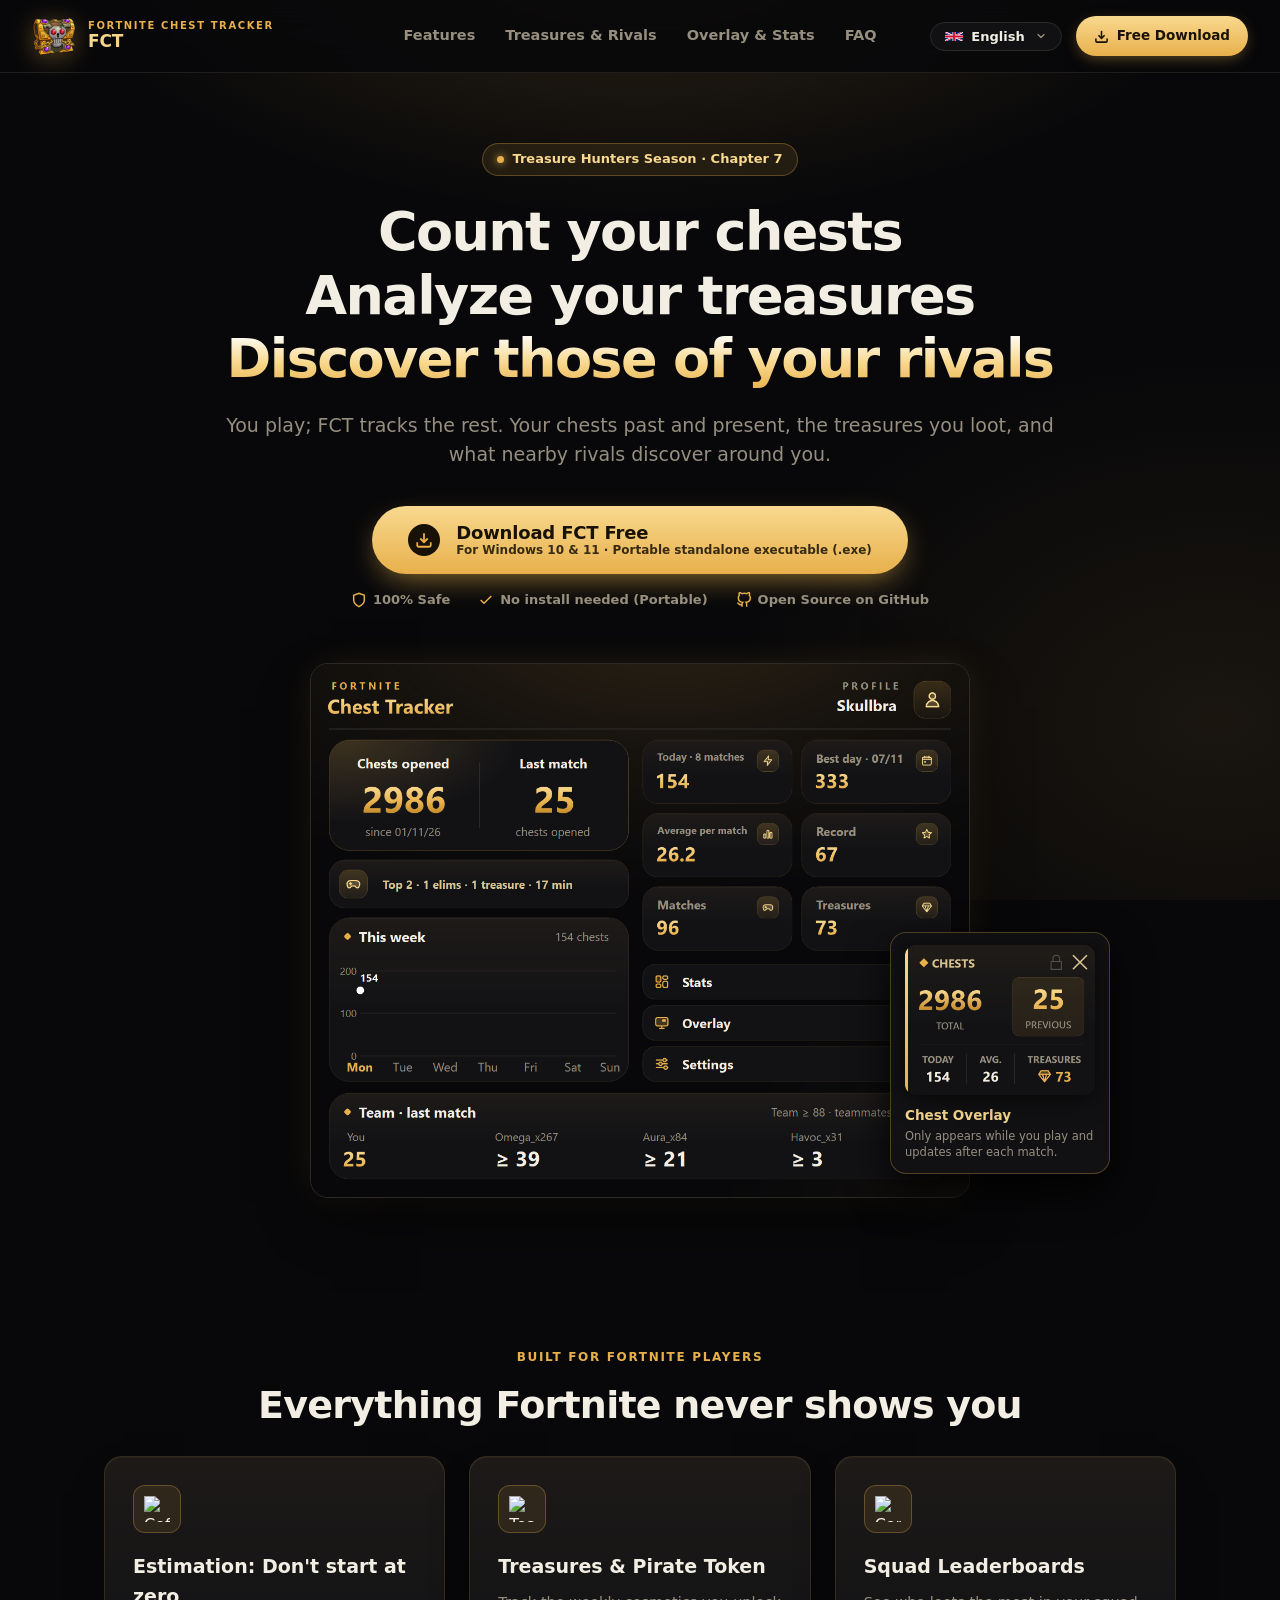
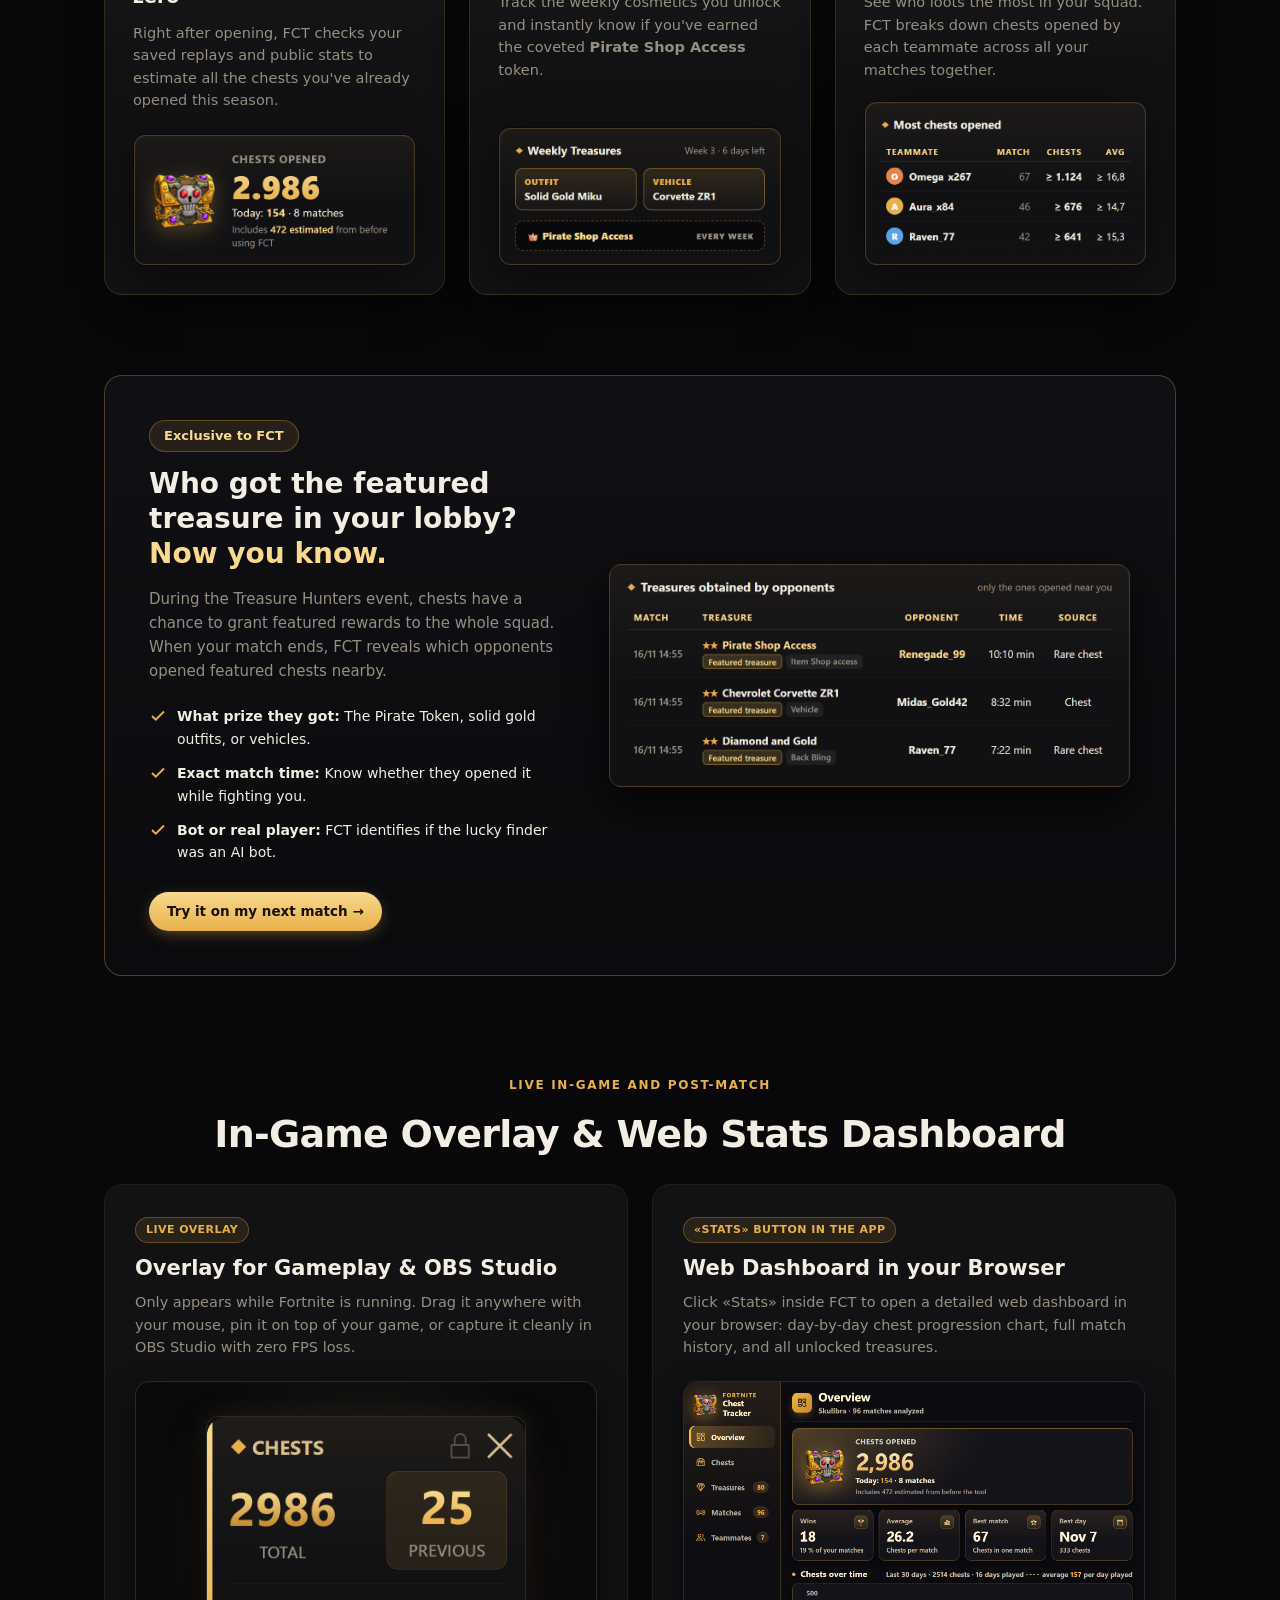
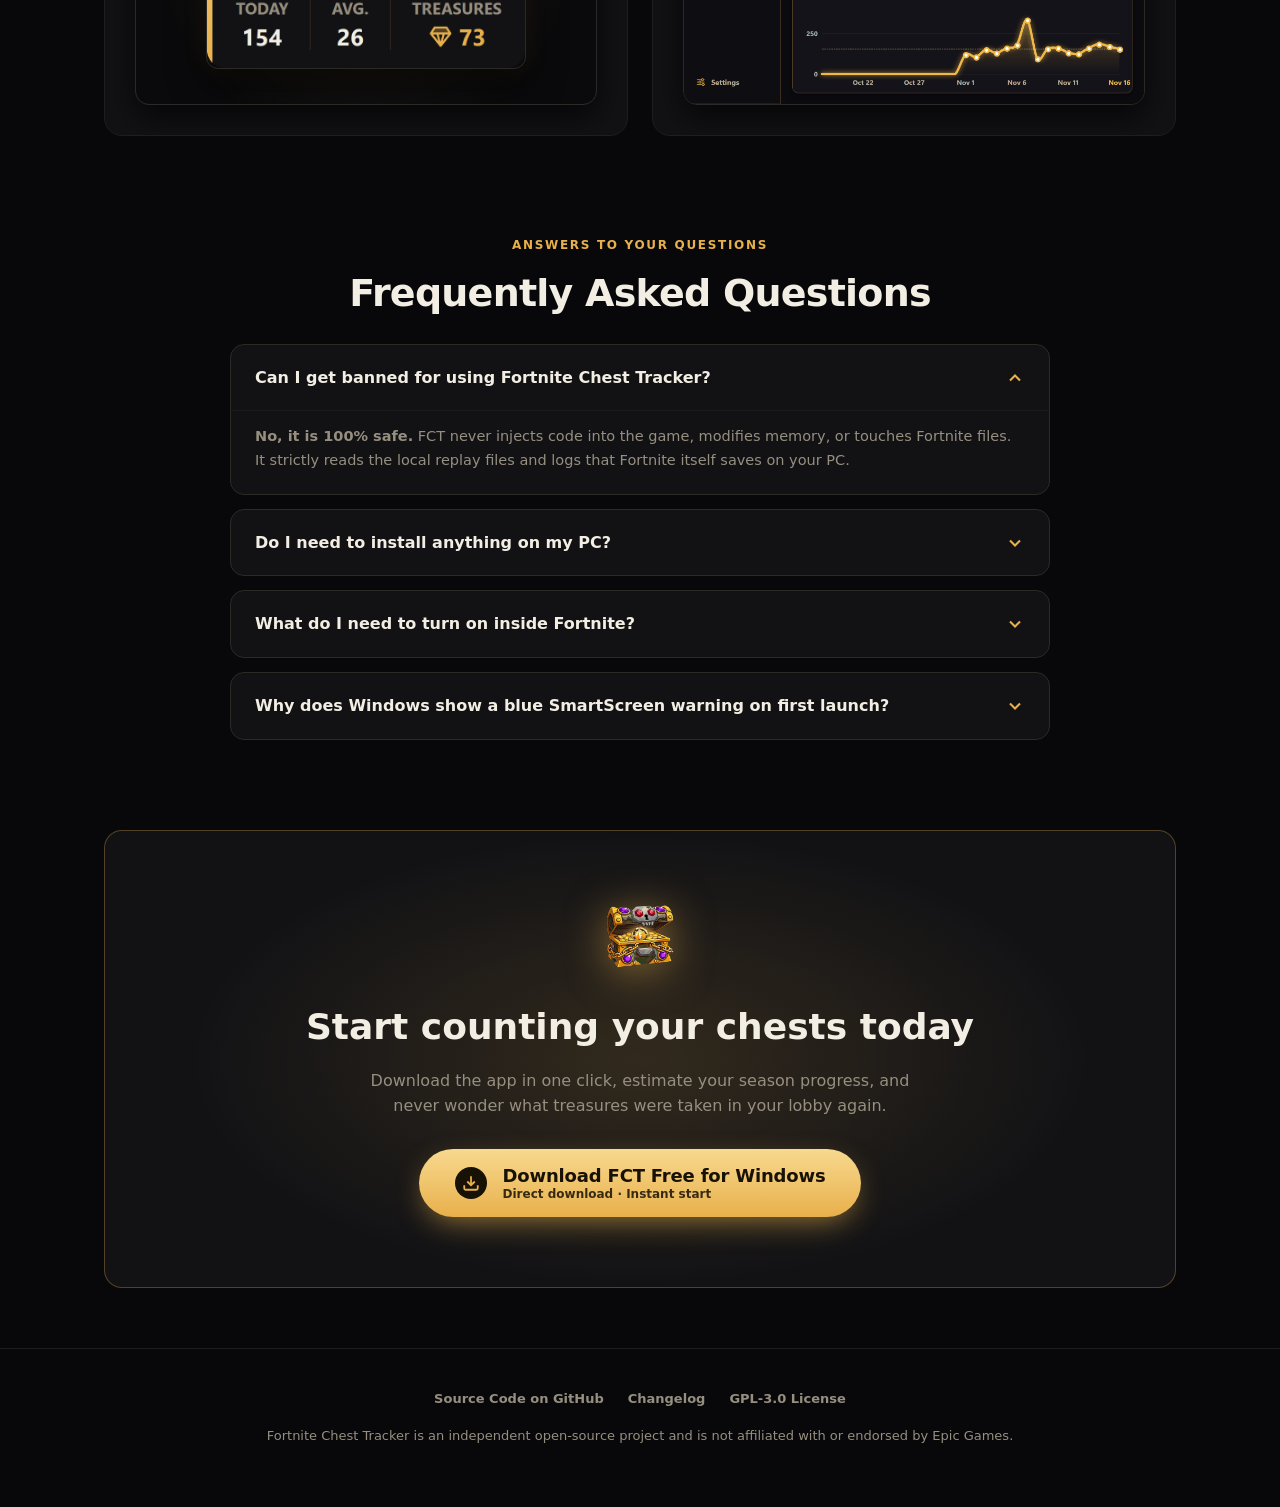
==== docs/index.html @ fe4d5b27 "docs: diseño responsive móvil con menú lateral y suavizado en la tarjeta de estadísticas" ====
<!DOCTYPE html>
<html lang="es">

<head>
  <meta charset="UTF-8">
  <meta name="viewport" content="width=device-width, initial-scale=1.0">
  <title id="meta-title">Fortnite Chest Tracker (FCT) — Rastreador de Cofres y Tesoros</title>
  <meta name="description" id="meta-desc"
    content="Rastrea cada cofre que abres en Fortnite, partida tras partida. Descubre qué tesoros abrieron tus rivales, calcula tus cofres de la temporada y mejora tus récords. 100% gratis y seguro.">
  <link rel="icon" type="image/png" href="images/icon-chest-open.png">

  <!-- Open Graph / Redes Sociales -->
  <meta property="og:type" content="website">
  <meta property="og:title" content="Fortnite Chest Tracker (FCT)">
  <meta property="og:description"
    content="Cuenta tus cofres partida tras partida, descubre qué tesoros consiguen tus rivales y calcula tu historial sin empezar de cero.">
  <meta property="og:image" content="images/banner-es.png">
  <meta name="theme-color" content="#e8b04b">

  <style>
    :root {
      --bg: #08080a;
      --bg2: #111114;
      --card: #121215;
      --card-hover: #17171d;
      --ink: #f3eee3;
      --muted: #968f80;
      --faint: #5a554b;
      --line: #1f1e1d;
      --line2: #2c2a26;
      --gold: #e8b04b;
      --gold-hi: #f8d98f;
      --gold-lo: #8a6524;
      --gold-soft: rgba(232, 176, 75, 0.10);
      --gold-line: rgba(232, 176, 75, 0.30);
      --radius: 18px;
      --shadow: 0 1px 0 rgba(255, 255, 255, 0.03) inset, 0 18px 40px -18px rgba(0, 0, 0, 0.7);
      --gold-fill: linear-gradient(180deg, var(--gold-hi), var(--gold));
      --gold-glow: 0 10px 30px -8px rgba(232, 176, 75, 0.65);
    }

    * {
      box-sizing: border-box;
      margin: 0;
      padding: 0;
    }

    html {
      scroll-behavior: smooth;
      background: var(--bg);
      color-scheme: dark;
    }

    body {
      background:
        radial-gradient(900px 480px at 50% -120px, rgba(232, 176, 75, 0.20), transparent 70%),
        radial-gradient(700px 520px at 95% 80%, rgba(232, 176, 75, 0.08), transparent 70%),
        var(--bg);
      background-attachment: fixed;
      color: var(--ink);
      font-family: "Segoe UI Variable Text", "Segoe UI", system-ui, -apple-system, sans-serif;
      line-height: 1.6;
      -webkit-font-smoothing: antialiased;
      overflow-x: hidden;
    }

    a {
      color: inherit;
      text-decoration: none;
    }

    .container {
      width: 100%;
      max-width: 1120px;
      margin: 0 auto;
      padding: 0 24px;
    }

    /* ---- Header / Nav ---------------------------------------------------- */
    header {
      position: sticky;
      top: 0;
      z-index: 1000;
      backdrop-filter: blur(16px);
      -webkit-backdrop-filter: blur(16px);
      background: rgba(8, 8, 10, 0.85);
      border-bottom: 1px solid var(--line);
      transition: background 0.2s;
      width: 100%;
    }

    .nav-wrap {
      position: relative;
      display: flex;
      align-items: center;
      justify-content: space-between;
      height: 72px;
      width: 100%;
      max-width: 1360px;
      margin: 0 auto;
      padding: 0 32px;
      box-sizing: border-box;
    }

    .logo {
      display: flex;
      align-items: center;
      gap: 12px;
      font-weight: 700;
      cursor: pointer;
      flex-shrink: 0;
      z-index: 2;
    }

    .logo-chest {
      position: relative;
      width: 44px;
      height: 44px;
      flex-shrink: 0;
    }

    .logo-chest img {
      position: absolute;
      top: 0;
      left: 0;
      width: 100%;
      height: 100%;
      object-fit: contain;
      transition: opacity 0.3s ease, transform 0.3s ease;
      filter: drop-shadow(0 4px 12px rgba(232, 176, 75, 0.35));
    }

    .logo-chest .img-open {
      opacity: 0;
      transform: scale(0.9);
    }

    .logo:hover .logo-chest .img-closed {
      opacity: 0;
      transform: scale(0.9);
    }

    .logo:hover .logo-chest .img-open {
      opacity: 1;
      transform: scale(1.08);
    }

    .logo-text {
      display: flex;
      flex-direction: column;
      line-height: 1.15;
    }

    .logo-text span {
      font-size: 10px;
      font-weight: 700;
      letter-spacing: 0.16em;
      text-transform: uppercase;
      color: var(--gold);
    }

    .logo-text b {
      font-size: 17px;
      letter-spacing: -0.01em;
      background: linear-gradient(90deg, var(--gold-hi), var(--gold));
      -webkit-background-clip: text;
      background-clip: text;
      color: transparent;
    }

    /* Opciones estrictamente centradas con respecto a la pantalla horizontal */
    .nav-links {
      position: absolute;
      left: 50%;
      top: 50%;
      transform: translate(-50%, -50%);
      display: flex;
      align-items: center;
      gap: 30px;
      font-size: 14.5px;
      font-weight: 600;
      color: var(--muted);
      white-space: nowrap;
      z-index: 1;
    }

    .nav-links a {
      transition: color 0.15s ease;
      white-space: nowrap;
    }

    .nav-links a:hover {
      color: var(--ink);
    }

    .nav-actions {
      display: flex;
      align-items: center;
      gap: 14px;
      flex-shrink: 0;
      z-index: 2;
    }

    /* Language Dropdown (Extensible & Aesthetic) */
    .lang-dropdown {
      position: relative;
      display: inline-block;
    }

    .lang-dropdown-btn {
      appearance: none;
      display: inline-flex;
      align-items: center;
      gap: 8px;
      background: var(--bg2);
      border: 1px solid var(--line2);
      color: var(--ink);
      font-family: inherit;
      font-size: 13px;
      font-weight: 600;
      padding: 7px 14px;
      border-radius: 99px;
      cursor: pointer;
      transition: border-color 0.15s, background 0.15s, box-shadow 0.15s;
      user-select: none;
    }

    .lang-dropdown-btn:hover,
    .lang-dropdown.open .lang-dropdown-btn {
      border-color: var(--gold-line);
      background: #17171d;
      color: #fff;
      box-shadow: 0 0 14px rgba(232, 176, 75, 0.18);
    }

    .lang-btn-flag {
      display: inline-flex;
      align-items: center;
      line-height: 1;
    }

    .lang-btn-label {
      line-height: 1;
    }

    .lang-chevron {
      color: var(--muted);
      transition: transform 0.2s ease, color 0.15s ease;
      margin-left: 2px;
      display: inline-block;
    }

    .lang-dropdown.open .lang-chevron {
      transform: rotate(180deg);
      color: var(--gold);
    }

    .lang-dropdown-menu {
      position: absolute;
      top: calc(100% + 8px);
      right: 0;
      min-width: 175px;
      background: rgba(18, 18, 21, 0.96);
      backdrop-filter: blur(16px);
      -webkit-backdrop-filter: blur(16px);
      border: 1px solid var(--gold-line);
      border-radius: 14px;
      padding: 6px;
      box-shadow: 0 12px 32px rgba(0, 0, 0, 0.75), 0 0 16px rgba(232, 176, 75, 0.12);
      display: none;
      flex-direction: column;
      gap: 3px;
      z-index: 1000;
      animation: dropdownFade 0.16s cubic-bezier(0.16, 1, 0.3, 1);
    }

    @keyframes dropdownFade {
      from {
        opacity: 0;
        transform: translateY(-5px) scale(0.97);
      }

      to {
        opacity: 1;
        transform: translateY(0) scale(1);
      }
    }

    .lang-dropdown.open .lang-dropdown-menu {
      display: flex;
    }

    .lang-dropdown-item {
      display: flex;
      align-items: center;
      justify-content: space-between;
      padding: 8px 12px;
      border-radius: 9px;
      color: var(--muted);
      font-size: 13px;
      font-weight: 600;
      text-decoration: none;
      transition: background 0.15s, color 0.15s;
      cursor: pointer;
    }

    .lang-dropdown-item:hover {
      background: var(--gold-soft);
      color: var(--ink);
    }

    .lang-dropdown-item.active {
      background: rgba(232, 176, 75, 0.14);
      color: var(--gold-hi);
      font-weight: 700;
    }

    .lang-item-left {
      display: flex;
      align-items: center;
      gap: 9px;
    }

    .lang-flag {
      display: inline-flex;
      align-items: center;
      line-height: 1;
    }

    .lang-code-badge {
      font-size: 10px;
      font-weight: 700;
      letter-spacing: 0.04em;
      padding: 2px 6px;
      border-radius: 6px;
      background: rgba(255, 255, 255, 0.06);
      color: var(--muted);
      transition: background 0.15s, color 0.15s;
    }

    .lang-dropdown-item.active .lang-code-badge {
      background: var(--gold-fill);
      color: #1a1206;
    }

    .lang-check-icon {
      width: 14px;
      height: 14px;
      color: var(--gold);
      opacity: 0;
      flex-shrink: 0;
      transition: opacity 0.15s;
    }

    .lang-dropdown-item.active .lang-check-icon {
      opacity: 1;
    }

    .nav-cta {
      display: inline-flex;
      align-items: center;
      gap: 8px;
      padding: 9px 18px;
      border-radius: 99px;
      font-size: 13.5px;
      font-weight: 700;
      background: var(--gold-fill);
      color: #1a1206;
      box-shadow: 0 4px 16px -4px rgba(232, 176, 75, 0.5);
      transition: transform 0.15s ease, box-shadow 0.15s ease;
      white-space: nowrap;
    }

    .nav-cta:hover {
      transform: translateY(-1px);
      box-shadow: 0 6px 20px -4px rgba(232, 176, 75, 0.7);
    }

    /* ---- Hero Section ---------------------------------------------------- */
    .hero {
      padding: 70px 0 50px;
      text-align: center;
      position: relative;
    }

    .badge-pill {
      display: inline-flex;
      align-items: center;
      gap: 8px;
      padding: 5px 14px;
      border-radius: 99px;
      font-size: 13px;
      font-weight: 600;
      background: var(--gold-soft);
      border: 1px solid var(--gold-line);
      color: var(--gold-hi);
      margin-bottom: 24px;
    }

    .badge-dot {
      width: 7px;
      height: 7px;
      border-radius: 50%;
      background: var(--gold);
      box-shadow: 0 0 8px var(--gold);
      animation: pulse 2s infinite;
    }

    @keyframes pulse {

      0%,
      100% {
        opacity: 1;
        transform: scale(1);
      }

      50% {
        opacity: 0.5;
        transform: scale(0.85);
      }
    }

    .hero h1 {
      font-size: clamp(34px, 4.8vw, 54px);
      font-weight: 800;
      line-height: 1.18;
      letter-spacing: -0.03em;
      max-width: 1100px;
      margin: 0 auto 20px;
    }

    .hero h1 .highlight {
      background: linear-gradient(180deg, #ffffff 10%, var(--gold-hi) 55%, var(--gold) 100%);
      -webkit-background-clip: text;
      background-clip: text;
      color: transparent;
      display: inline-block;
    }

    .hero-sub {
      font-size: clamp(16px, 1.9vw, 19px);
      color: var(--muted);
      max-width: 840px;
      margin: 0 auto 36px;
      line-height: 1.55;
    }

    /* ---- Big Download CTA Button ----------------------------------------- */
    .cta-group {
      display: flex;
      flex-direction: column;
      align-items: center;
      gap: 16px;
      margin-bottom: 28px;
    }

    .btn-main-download {
      display: inline-flex;
      align-items: center;
      gap: 16px;
      padding: 16px 36px;
      border-radius: 99px;
      background: var(--gold-fill);
      color: #181105;
      font-weight: 700;
      text-decoration: none;
      box-shadow: var(--gold-glow);
      transition: transform 0.2s cubic-bezier(0.34, 1.56, 0.64, 1), box-shadow 0.2s ease;
      cursor: pointer;
      position: relative;
    }

    .btn-main-download:hover {
      transform: translateY(-3px) scale(1.02);
      box-shadow: 0 16px 38px -8px rgba(232, 176, 75, 0.85);
    }

    .btn-main-download:active {
      transform: translateY(0) scale(0.99);
    }

    .btn-icon {
      width: 32px;
      height: 32px;
      background: #181105;
      color: var(--gold);
      border-radius: 50%;
      display: grid;
      place-items: center;
      flex-shrink: 0;
    }

    .btn-icon svg {
      width: 18px;
      height: 18px;
      stroke: currentColor;
      stroke-width: 2.4;
      fill: none;
    }

    .btn-content {
      display: flex;
      flex-direction: column;
      text-align: left;
      line-height: 1.2;
    }

    .btn-content strong {
      font-size: 18px;
      letter-spacing: -0.01em;
    }

    .btn-content small {
      font-size: 12px;
      opacity: 0.85;
      font-weight: 600;
    }

    .trust-badges {
      display: flex;
      flex-wrap: wrap;
      justify-content: center;
      gap: 20px 28px;
      font-size: 13px;
      color: var(--muted);
      font-weight: 600;
    }

    .trust-item {
      display: flex;
      align-items: center;
      gap: 6px;
    }

    .trust-item svg {
      color: var(--gold);
      width: 16px;
      height: 16px;
    }

    /* Mobile Helper Box (For TikTok traffic) */
    .mobile-helper {
      display: none;
      margin: 24px auto 0;
      max-width: 520px;
      padding: 14px 18px;
      border-radius: 14px;
      background: var(--card);
      border: 1px solid var(--gold-line);
      font-size: 13.5px;
      color: var(--ink);
      align-items: center;
      justify-content: space-between;
      gap: 12px;
      text-align: left;
    }

    .mobile-helper-btn {
      appearance: none;
      border: 1px solid var(--gold-line);
      background: var(--gold-soft);
      color: var(--gold-hi);
      font-weight: 700;
      font-size: 12.5px;
      padding: 7px 14px;
      border-radius: 8px;
      cursor: pointer;
      white-space: nowrap;
      transition: background 0.15s;
    }

    .mobile-helper-btn:hover {
      background: rgba(232, 176, 75, 0.22);
    }

    /* ---- Hero Showcase Banner -------------------------------------------- */
    .hero-preview {
      margin-top: 52px;
      position: relative;
      max-width: 660px;
      margin-left: auto;
      margin-right: auto;
    }

    .preview-window {
      position: relative;
      border-radius: var(--radius);
      border: 1px solid var(--line2);
      box-shadow: 0 24px 60px -20px rgba(0, 0, 0, 0.9), 0 0 40px -10px rgba(232, 176, 75, 0.2);
      overflow: hidden;
      background: var(--card);
    }

    .preview-window img {
      width: 100%;
      height: auto;
      display: block;
      transition: opacity 0.2s ease;
    }

    /* Floating Overlay Badge */
    .floating-overlay-card {
      position: absolute;
      bottom: 24px;
      right: -140px;
      width: 220px;
      background: rgba(18, 18, 21, 0.95);
      backdrop-filter: blur(12px);
      -webkit-backdrop-filter: blur(12px);
      border: 1px solid var(--gold-line);
      border-radius: 16px;
      padding: 12px 14px;
      box-shadow: 0 18px 42px rgba(0, 0, 0, 0.85);
      display: flex;
      flex-direction: column;
      gap: 10px;
      text-align: left;
      z-index: 2;
    }

    .floating-overlay-card img {
      width: 100%;
      height: auto;
      border: none;
      filter: drop-shadow(0 4px 12px rgba(0, 0, 0, 0.6));
      display: block;
    }

    .floating-overlay-text b {
      display: block;
      font-size: 13.5px;
      font-weight: 700;
      color: var(--gold-hi);
      margin-bottom: 3px;
    }

    .floating-overlay-text span {
      font-size: 11.5px;
      color: var(--muted);
      line-height: 1.38;
      display: block;
    }

    @media (max-width: 960px) {
      .hero-preview {
        max-width: 580px;
      }

      .floating-overlay-card {
        position: static;
        margin: 20px auto 0;
        max-width: 260px;
        width: 100%;
      }
    }

    /* ---- Features / Hooks Section ---------------------------------------- */
    .section-title {
      text-align: center;
      margin: 100px 0 20px;
    }

    .section-title span {
      font-size: 12px;
      font-weight: 700;
      letter-spacing: 0.14em;
      text-transform: uppercase;
      color: var(--gold);
      display: block;
      margin-bottom: 8px;
    }

    .section-title h2 {
      font-size: clamp(26px, 4vw, 38px);
      font-weight: 800;
      letter-spacing: -0.02em;
    }

    .features-grid {
      display: grid;
      grid-template-columns: repeat(auto-fit, minmax(320px, 1fr));
      gap: 24px;
      margin-bottom: 70px;
    }

    .feature-card {
      background: linear-gradient(180deg, rgba(232, 176, 75, 0.05), rgba(232, 176, 75, 0) 45%), var(--card);
      border: 1px solid rgba(232, 176, 75, 0.15);
      border-radius: var(--radius);
      padding: 28px;
      box-shadow: var(--shadow);
      display: flex;
      flex-direction: column;
      transition: transform 0.2s ease, border-color 0.2s ease;
    }

    .feature-card:hover {
      transform: translateY(-4px);
      border-color: var(--gold-line);
      background: var(--card-hover);
    }

    .feature-icon-wrap {
      width: 48px;
      height: 48px;
      border-radius: 12px;
      background: var(--gold-soft);
      border: 1px solid var(--gold-line);
      display: grid;
      place-items: center;
      margin-bottom: 18px;
    }

    .feature-icon-wrap img {
      width: 26px;
      height: 26px;
      object-fit: contain;
    }

    .feature-card h3 {
      font-size: 19px;
      font-weight: 700;
      margin-bottom: 10px;
      color: var(--ink);
    }

    .feature-card p {
      font-size: 14.5px;
      color: var(--muted);
      line-height: 1.55;
      margin-bottom: 20px;
      flex-grow: 1;
    }

    .feature-card .card-img {
      width: 100%;
      height: auto;
      border-radius: 14px;
      border: none;
      margin-top: auto;
      display: block;
      filter: drop-shadow(0 8px 24px rgba(0, 0, 0, 0.6));
    }

    /* ---- Deep Dive Rival Treasures --------------------------------------- */
    .spotlight {
      background: linear-gradient(180deg, #101014, #0b0b0e);
      border: 1px solid var(--gold-line);
      border-radius: var(--radius);
      padding: 44px;
      margin: 80px 0;
      display: grid;
      grid-template-columns: 1fr 1.25fr;
      gap: 40px;
      align-items: center;
    }

    .spotlight-text h3 {
      font-size: 28px;
      font-weight: 800;
      line-height: 1.25;
      margin-bottom: 16px;
    }

    .spotlight-text h3 .gold {
      color: var(--gold-hi);
    }

    .spotlight-text p {
      font-size: 15px;
      color: var(--muted);
      margin-bottom: 22px;
    }

    .spotlight-bullets {
      display: flex;
      flex-direction: column;
      gap: 12px;
      margin-bottom: 28px;
    }

    .spotlight-bullet {
      display: flex;
      align-items: flex-start;
      gap: 10px;
      font-size: 14px;
    }

    .spotlight-bullet svg {
      width: 18px;
      height: 18px;
      color: var(--gold);
      flex-shrink: 0;
      margin-top: 2px;
    }

    .spotlight-img {
      width: 100%;
      height: auto;
      border-radius: 16px;
      border: none;
      box-shadow: 0 16px 40px rgba(0, 0, 0, 0.75);
      display: block;
    }

    /* ---- Duo Section: Overlay + Stats ----------------------------------- */
    .duo-section {
      margin: 80px 0;
    }

    .duo-grid {
      display: grid;
      grid-template-columns: 1fr 1fr;
      gap: 24px;
      align-items: stretch;
    }

    .duo-card {
      background: var(--card);
      border: 1px solid var(--line);
      border-radius: var(--radius);
      padding: 30px;
      display: flex;
      flex-direction: column;
      justify-content: space-between;
      transition: border-color 0.2s ease, transform 0.2s ease;
      position: relative;
      overflow: hidden;
    }

    .duo-card:hover {
      border-color: var(--gold-line);
      transform: translateY(-2px);
    }

    .duo-card-header {
      margin-bottom: 22px;
    }

    .duo-pill {
      display: inline-flex;
      align-items: center;
      gap: 6px;
      font-size: 11px;
      font-weight: 700;
      color: var(--gold);
      background: var(--gold-soft);
      border: 1px solid var(--gold-line);
      border-radius: 99px;
      padding: 3px 10px;
      margin-bottom: 12px;
      letter-spacing: 0.04em;
      text-transform: uppercase;
    }

    .duo-card h3 {
      font-size: 21px;
      font-weight: 800;
      color: var(--ink);
      margin-bottom: 10px;
      line-height: 1.25;
    }

    .duo-card p {
      font-size: 14.5px;
      color: var(--muted);
      line-height: 1.55;
    }

    .duo-media {
      width: 100%;
      aspect-ratio: 1040 / 730;
      border: 1px solid var(--line2);
      border-radius: 14px;
      overflow: hidden;
      margin-top: auto;
      box-shadow: 0 12px 32px rgba(0, 0, 0, 0.7);
      position: relative;
      box-sizing: border-box;
    }

    .duo-media-overlay {
      display: flex;
      align-items: center;
      justify-content: center;
      background: radial-gradient(circle at center, rgba(232, 176, 75, 0.08) 0%, #0a0a0c 75%);
      padding: 24px;
    }

    .duo-media-overlay img {
      max-width: 320px;
      width: 82%;
      height: auto;
      border-radius: 12px;
      border: 1px solid var(--line2);
      box-shadow: 0 14px 36px rgba(0, 0, 0, 0.75), 0 0 24px rgba(232, 176, 75, 0.12);
      transition: transform 0.25s ease, box-shadow 0.25s ease;
    }

    .duo-card:hover .duo-media-overlay img {
      transform: scale(1.02);
      box-shadow: 0 16px 40px rgba(0, 0, 0, 0.8), 0 0 28px rgba(232, 176, 75, 0.22);
    }

    .duo-media-stats {
      background: #0d0c0b;
    }

    .duo-media-stats img {
      width: 100%;
      height: 100%;
      object-fit: cover;
      display: block;
      transition: transform 0.25s ease;
    }

    .duo-card:hover .duo-media-stats img {
      transform: scale(1.01);
    }

    /* ---- FAQ Section ----------------------------------------------------- */
    .faq-section {
      max-width: 820px;
      margin: 80px auto;
    }

    .faq-item {
      background: var(--card);
      border: 1px solid var(--line2);
      border-radius: 14px;
      margin-bottom: 14px;
      overflow: hidden;
      transition: border-color 0.2s;
    }

    .faq-item:hover {
      border-color: var(--gold-line);
    }

    .faq-question {
      padding: 20px 24px;
      font-size: 16px;
      font-weight: 700;
      display: flex;
      justify-content: space-between;
      align-items: center;
      cursor: pointer;
      user-select: none;
    }

    .faq-question svg {
      width: 20px;
      height: 20px;
      color: var(--gold);
      transition: transform 0.2s ease;
      flex-shrink: 0;
    }

    .faq-item.open .faq-question svg {
      transform: rotate(180deg);
    }

    .faq-answer {
      display: none;
      padding: 0 24px 22px;
      font-size: 14.5px;
      color: var(--muted);
      line-height: 1.6;
      border-top: 1px solid rgba(255, 255, 255, 0.04);
      padding-top: 14px;
    }

    .faq-item.open .faq-answer {
      display: block;
    }

    /* ---- Bottom Banner CTA ----------------------------------------------- */
    .bottom-cta {
      text-align: center;
      padding: 70px 24px;
      border-radius: var(--radius);
      background: radial-gradient(600px 300px at 50% 50%, rgba(232, 176, 75, 0.15), transparent 75%), var(--card);
      border: 1px solid var(--gold-line);
      margin: 90px 0 60px;
      position: relative;
    }

    .bottom-chest {
      width: 72px;
      height: 72px;
      margin: 0 auto 18px;
      filter: drop-shadow(0 6px 20px rgba(232, 176, 75, 0.5));
      animation: float 3s ease-in-out infinite;
    }

    @keyframes float {

      0%,
      100% {
        transform: translateY(0);
      }

      50% {
        transform: translateY(-8px);
      }
    }

    .bottom-cta h2 {
      font-size: clamp(26px, 4vw, 36px);
      font-weight: 800;
      margin-bottom: 12px;
    }

    .bottom-cta p {
      font-size: 16px;
      color: var(--muted);
      max-width: 580px;
      margin: 0 auto 30px;
    }

    /* ---- Download Toast Modal -------------------------------------------- */
    .toast-overlay {
      position: fixed;
      top: 0;
      left: 0;
      width: 100vw;
      height: 100vh;
      background: rgba(0, 0, 0, 0.75);
      backdrop-filter: blur(8px);
      z-index: 1000;
      display: none;
      align-items: center;
      justify-content: center;
      padding: 20px;
    }

    .toast-card {
      background: var(--card);
      border: 1px solid var(--gold-line);
      border-radius: 20px;
      max-width: 480px;
      width: 100%;
      padding: 32px 28px;
      box-shadow: 0 24px 60px rgba(0, 0, 0, 0.9);
      text-align: center;
      animation: popIn 0.25s cubic-bezier(0.34, 1.56, 0.64, 1);
      position: relative;
    }

    @keyframes popIn {
      from {
        opacity: 0;
        transform: scale(0.9);
      }

      to {
        opacity: 1;
        transform: scale(1);
      }
    }

    .toast-close {
      position: absolute;
      top: 16px;
      right: 18px;
      background: transparent;
      border: 0;
      color: var(--muted);
      font-size: 22px;
      cursor: pointer;
    }

    .toast-card h3 {
      font-size: 22px;
      font-weight: 800;
      margin-bottom: 8px;
      color: var(--gold-hi);
    }

    .toast-card p {
      font-size: 14px;
      color: var(--muted);
      margin-bottom: 22px;
    }

    .toast-steps {
      display: flex;
      flex-direction: column;
      gap: 12px;
      text-align: left;
      background: var(--bg2);
      border: 1px solid var(--line2);
      border-radius: 12px;
      padding: 16px;
      margin-bottom: 22px;
    }

    .toast-step {
      display: flex;
      gap: 12px;
      font-size: 13.5px;
    }

    .toast-step-num {
      width: 22px;
      height: 22px;
      border-radius: 50%;
      background: var(--gold-fill);
      color: #1a1206;
      font-weight: 800;
      display: grid;
      place-items: center;
      font-size: 12px;
      flex-shrink: 0;
    }

    /* ---- Footer ---------------------------------------------------------- */
    footer {
      border-top: 1px solid var(--line);
      padding: 40px 0 60px;
      font-size: 13px;
      color: var(--muted);
      text-align: center;
    }

    .footer-links {
      display: flex;
      justify-content: center;
      gap: 24px;
      margin-bottom: 16px;
      font-weight: 600;
    }

    .footer-links a:hover {
      color: var(--gold);
    }

    /* ---- Elementos exclusivamente móviles (ocultos en PC) ---- */
    .mobile-menu-btn,
    .mobile-nav-drawer,
    .nav-cta-text-mobile,
    .lang-btn-code {
      display: none !important;
    }

    /* ---- Responsive Design (Mobile & Tablets) ---- */
    @media (max-width: 1040px) {
      .nav-links {
        display: none !important;
      }

      .nav-wrap {
        padding: 0 20px;
      }

      .mobile-menu-btn {
        display: flex !important;
        align-items: center;
        justify-content: center;
      }

      .mobile-nav-drawer {
        display: block !important;
      }
    }

    /* Hamburguesa y Menú Móvil */
    .mobile-menu-btn {
      width: 38px;
      height: 38px;
      border-radius: 10px;
      background: var(--bg2);
      border: 1px solid var(--line2);
      color: var(--ink);
      cursor: pointer;
      padding: 0;
      transition: background 0.15s, border-color 0.15s;
      flex-shrink: 0;
      z-index: 1002;
    }

    .mobile-menu-btn:hover {
      border-color: var(--gold-line);
      background: rgba(232, 176, 75, 0.08);
    }

    .hamburger-box {
      width: 18px;
      height: 14px;
      position: relative;
      display: block;
    }

    .hamburger-inner,
    .hamburger-inner::before,
    .hamburger-inner::after {
      width: 18px;
      height: 2px;
      background-color: var(--ink);
      border-radius: 2px;
      position: absolute;
      transition: transform 0.22s ease, background-color 0.2s ease, top 0.22s ease, opacity 0.15s ease;
    }

    .hamburger-inner {
      top: 6px;
      display: block;
    }

    .hamburger-inner::before {
      content: "";
      top: -6px;
      left: 0;
    }

    .hamburger-inner::after {
      content: "";
      top: 6px;
      left: 0;
    }

    .mobile-menu-btn.open .hamburger-inner {
      background-color: transparent !important;
    }

    .mobile-menu-btn.open .hamburger-inner::before {
      top: 0;
      transform: rotate(45deg);
      background-color: var(--gold-hi);
    }

    .mobile-menu-btn.open .hamburger-inner::after {
      top: 0;
      transform: rotate(-45deg);
      background-color: var(--gold-hi);
    }

    .mobile-nav-drawer {
      position: fixed;
      top: 0;
      left: 0;
      width: 100%;
      height: 100%;
      z-index: 999;
      pointer-events: none;
      transition: opacity 0.25s ease;
      opacity: 0;
    }

    .mobile-nav-drawer.open {
      pointer-events: auto;
      opacity: 1;
    }

    .mobile-nav-backdrop {
      position: absolute;
      top: 0;
      left: 0;
      width: 100%;
      height: 100%;
      background: rgba(0, 0, 0, 0.75);
      backdrop-filter: blur(12px);
      -webkit-backdrop-filter: blur(12px);
    }

    .mobile-nav-content {
      position: absolute;
      top: 72px;
      left: 0;
      right: 0;
      background: rgba(14, 14, 17, 0.98);
      border-bottom: 1px solid var(--gold-line);
      box-shadow: 0 20px 40px rgba(0, 0, 0, 0.9), 0 0 24px rgba(232, 176, 75, 0.1);
      padding: 16px 20px 24px;
      display: flex;
      flex-direction: column;
      gap: 14px;
      transform: translateY(-10px);
      transition: transform 0.25s cubic-bezier(0.16, 1, 0.3, 1);
      max-height: calc(100vh - 72px);
      overflow-y: auto;
      box-sizing: border-box;
    }

    .mobile-nav-drawer.open .mobile-nav-content {
      transform: translateY(0);
    }

    .mobile-nav-links {
      display: flex;
      flex-direction: column;
      gap: 4px;
    }

    .mobile-nav-link {
      display: flex;
      align-items: center;
      justify-content: space-between;
      padding: 12px 14px;
      border-radius: 12px;
      font-size: 15.5px;
      font-weight: 600;
      color: var(--ink);
      text-decoration: none;
      transition: background 0.15s, color 0.15s;
    }

    .mobile-nav-link:hover,
    .mobile-nav-link:active {
      background: rgba(232, 176, 75, 0.1);
      color: var(--gold-hi);
    }

    .mobile-nav-link::after {
      content: "›";
      font-size: 18px;
      color: var(--muted);
      line-height: 1;
    }

    .mobile-nav-link:hover::after {
      color: var(--gold);
    }

    .mobile-nav-divider {
      height: 1px;
      background: var(--line2);
      margin: 4px 0;
    }

    .mobile-nav-actions {
      display: flex;
      flex-direction: column;
      gap: 10px;
    }

    .mobile-nav-cta {
      display: flex;
      align-items: center;
      justify-content: center;
      gap: 10px;
      padding: 13px 20px;
      border-radius: 99px;
      background: var(--gold-fill);
      color: #1a1206;
      font-weight: 700;
      font-size: 14px;
      box-shadow: 0 4px 16px -4px rgba(232, 176, 75, 0.5);
      text-decoration: none;
    }

    .mobile-nav-copy-btn {
      display: flex;
      align-items: center;
      justify-content: center;
      gap: 8px;
      padding: 11px 18px;
      border-radius: 99px;
      background: var(--bg2);
      border: 1px solid var(--gold-line);
      color: var(--gold-hi);
      font-size: 13px;
      font-weight: 600;
      cursor: pointer;
      transition: background 0.15s;
    }

    .mobile-nav-footer {
      display: flex;
      justify-content: center;
      align-items: center;
      gap: 20px;
      padding-top: 8px;
      font-size: 12.5px;
      color: var(--muted);
    }

    .mobile-nav-footer a {
      color: var(--muted);
      display: inline-flex;
      align-items: center;
      gap: 6px;
      transition: color 0.15s;
    }

    .mobile-nav-footer a:hover {
      color: var(--gold);
    }

    @media (max-width: 860px) {
      .nav-wrap {
        height: 64px;
        padding: 0 16px;
      }

      .mobile-nav-content {
        top: 64px;
        max-height: calc(100vh - 64px);
      }

      .logo-chest {
        width: 38px;
        height: 38px;
      }

      .logo-text b {
        font-size: 16px;
      }

      .nav-actions {
        gap: 8px;
      }

      .lang-dropdown-btn {
        padding: 6px 10px;
        font-size: 12.5px;
        gap: 6px;
      }

      .mobile-helper {
        display: flex;
      }

      .spotlight {
        grid-template-columns: 1fr;
        padding: 24px 18px;
        margin: 50px 0;
        gap: 24px;
      }

      .spotlight-text h3 {
        font-size: 22px;
        line-height: 1.3;
      }

      .spotlight-text p {
        font-size: 14.5px;
      }

      .spotlight-bullet {
        font-size: 13.5px;
      }

      .spotlight-text .nav-cta {
        width: 100%;
        justify-content: center;
        text-align: center;
      }

      .duo-section {
        margin: 50px 0;
      }

      .duo-grid {
        grid-template-columns: 1fr;
        gap: 20px;
      }

      .duo-card {
        padding: 22px 18px;
      }

      .duo-card h3 {
        font-size: 19px;
      }

      .duo-card p {
        font-size: 14px;
      }

      .duo-media-overlay {
        padding: 16px;
      }

      .duo-media-overlay img {
        width: 88%;
        max-width: 290px;
      }

      .floating-overlay-card {
        position: static;
        margin-top: 16px;
        width: 100%;
        max-width: none;
      }

      .btn-main-download {
        width: 100%;
        justify-content: center;
        padding: 14px 20px;
        max-width: 400px;
        margin: 0 auto;
      }
    }

    @media (max-width: 640px) {
      .container {
        padding: 0 16px;
      }

      .logo-text span {
        display: none !important;
      }

      .lang-btn-label {
        display: none !important;
      }

      .lang-btn-code {
        display: inline-block !important;
        font-size: 11px;
        font-weight: 700;
        letter-spacing: 0.04em;
      }

      .nav-cta {
        padding: 6px 12px;
        gap: 6px;
        font-size: 12px;
      }

      .nav-cta-text {
        display: none !important;
      }

      .nav-cta-text-mobile {
        display: inline !important;
        font-size: 12px;
      }

      .mobile-menu-btn {
        width: 36px;
        height: 36px;
      }

      .hero {
        padding: 36px 0 24px;
      }

      .badge-pill {
        font-size: 11px;
        padding: 4px 10px;
        max-width: 100%;
        line-height: 1.35;
      }

      .hero h1 {
        font-size: clamp(25px, 7vw, 34px);
        letter-spacing: -0.02em;
        margin-bottom: 16px;
        line-height: 1.22;
      }

      .hero-sub {
        font-size: 14.5px;
        line-height: 1.5;
        margin-bottom: 24px;
        padding: 0 4px;
      }

      .trust-badges {
        gap: 10px 18px;
        font-size: 12px;
      }

      .mobile-helper {
        flex-direction: column;
        text-align: center;
        gap: 12px;
        padding: 14px 16px;
      }

      .mobile-helper-btn {
        width: 100%;
        justify-content: center;
        padding: 9px 16px;
        font-size: 12.5px;
      }

      .hero-preview {
        margin-top: 32px;
        max-width: 100%;
      }

      .features-grid {
        grid-template-columns: 1fr;
        gap: 16px;
        margin-bottom: 48px;
      }

      .feature-card {
        padding: 22px 18px;
      }

      .section-title {
        margin: 50px 0 16px;
      }

      .section-title h2 {
        font-size: 24px;
      }

      .faq-section {
        margin: 50px auto;
      }

      .faq-question {
        padding: 16px 18px;
        font-size: 14.5px;
      }

      .faq-answer {
        padding: 0 18px 16px;
        font-size: 13.5px;
      }

      .bottom-cta {
        padding: 40px 16px;
        margin: 40px 0 30px;
      }

      .bottom-chest {
        width: 58px;
        height: 58px;
        margin-bottom: 12px;
      }

      .bottom-cta h2 {
        font-size: 23px;
      }

      .bottom-cta p {
        font-size: 14px;
        margin-bottom: 22px;
      }

      footer {
        padding: 30px 16px 50px;
      }

      .footer-links {
        flex-wrap: wrap;
        gap: 12px 18px;
      }
    }

    @media (max-width: 380px) {
      .nav-wrap {
        padding: 0 12px;
      }

      .nav-actions {
        gap: 6px;
      }

      .nav-cta {
        padding: 6px 9px;
      }

      .nav-cta-text-mobile {
        display: none !important;
      }
    }
  </style>
</head>

<body>

  <!-- Header -->
  <header>
    <div class="nav-wrap">
      <a href="#" class="logo">
        <div class="logo-chest">
          <img src="images/icon-chest-closed.png" alt="Closed Chest" class="img-closed">
          <img src="images/icon-chest-open.png" alt="Open Chest with Token" class="img-open">
        </div>
        <div class="logo-text">
          <span>Fortnite Chest Tracker</span>
          <b>FCT</b>
        </div>
      </a>

      <nav class="nav-links">
        <a href="#funciones" data-i18n="nav_features">Funciones</a>
        <a href="#tesoros-rivales" data-i18n="nav_rivals">Tesoros y Rivales</a>
        <a href="#overlay" data-i18n="nav_overlay">Overlay y Estadísticas</a>
        <a href="#faq" data-i18n="nav_faq">Preguntas frecuentes</a>
      </nav>

      <div class="nav-actions">
        <!-- Desplegable de Idiomas (Extensible con enlaces directos para compartir) -->
        <div class="lang-dropdown" id="lang-dropdown">
          <button class="lang-dropdown-btn" id="lang-dropdown-btn" type="button" aria-expanded="false"
            aria-label="Cambiar idioma">
            <span class="lang-btn-flag" id="lang-btn-flag"></span>
            <span class="lang-btn-label" id="lang-btn-label">Español</span>
            <span class="lang-btn-code" id="lang-btn-code">ES</span>
            <svg class="lang-chevron" width="12" height="12" viewBox="0 0 24 24" fill="none" stroke="currentColor"
              stroke-width="2.5" stroke-linecap="round" stroke-linejoin="round">
              <polyline points="6 9 12 15 18 9"></polyline>
            </svg>
          </button>
          <div class="lang-dropdown-menu" id="lang-dropdown-menu" role="menu">
            <!-- Populated dynamically via JS -->
          </div>
        </div>

        <a href="https://github.com/adrc4-ua/Fortnite-Chest-Tracker/releases/latest/download/FCT.exe"
          class="nav-cta direct-download-trigger" id="nav-cta-btn">
          <svg width="15" height="15" viewBox="0 0 24 24" fill="none" stroke="currentColor" stroke-width="2.5">
            <path d="M21 15v4a2 2 0 0 1-2 2H5a2 2 0 0 1-2-2v-4" />
            <polyline points="7 10 12 15 17 10" />
            <line x1="12" y1="15" x2="12" y2="3" />
          </svg>
          <span class="nav-cta-text" data-i18n="nav_cta">Descargar Gratis</span>
          <span class="nav-cta-text-mobile" data-i18n="nav_cta_short">Descargar</span>
        </a>

        <!-- Botón Hamburguesa Móvil -->
        <button class="mobile-menu-btn" id="mobile-menu-btn" type="button" aria-label="Abrir menú" aria-expanded="false">
          <span class="hamburger-box">
            <span class="hamburger-inner"></span>
          </span>
        </button>
      </div>
    </div>
  </header>
  <!-- Mobile Navigation Drawer -->
  <div class="mobile-nav-drawer" id="mobile-nav-drawer" aria-hidden="true">
    <div class="mobile-nav-backdrop" id="mobile-nav-backdrop"></div>
    <div class="mobile-nav-content">
      <div class="mobile-nav-links">
        <a href="#funciones" class="mobile-nav-link" data-i18n="nav_features">Funciones</a>
        <a href="#tesoros-rivales" class="mobile-nav-link" data-i18n="nav_rivals">Tesoros y Rivales</a>
        <a href="#overlay" class="mobile-nav-link" data-i18n="nav_overlay">Overlay y Estadísticas</a>
        <a href="#faq" class="mobile-nav-link" data-i18n="nav_faq">Preguntas frecuentes</a>
      </div>
      <div class="mobile-nav-divider"></div>
      <div class="mobile-nav-actions">
        <a href="https://github.com/adrc4-ua/Fortnite-Chest-Tracker/releases/latest/download/FCT.exe"
          class="mobile-nav-cta direct-download-trigger">
          <svg width="18" height="18" viewBox="0 0 24 24" fill="none" stroke="currentColor" stroke-width="2.5">
            <path d="M21 15v4a2 2 0 0 1-2 2H5a2 2 0 0 1-2-2v-4" />
            <polyline points="7 10 12 15 17 10" />
            <line x1="12" y1="15" x2="12" y2="3" />
          </svg>
          <span data-i18n="nav_cta">Descargar Gratis</span>
        </a>
        <button class="mobile-nav-copy-btn" id="mobile-nav-copy-btn" type="button" onclick="copyLink()">
          <svg width="16" height="16" viewBox="0 0 24 24" fill="none" stroke="currentColor" stroke-width="2">
            <rect x="9" y="9" width="13" height="13" rx="2" ry="2"></rect>
            <path d="M5 15H4a2 2 0 0 1-2-2V4a2 2 0 0 1 2-2h9a2 2 0 0 1 2 2v1"></path>
          </svg>
          <span data-i18n="mobile_helper_btn">Copiar enlace</span>
        </button>
      </div>
      <div class="mobile-nav-footer">
        <a href="https://github.com/adrc4-ua/Fortnite-Chest-Tracker" target="_blank" rel="noopener">
          <svg width="15" height="15" viewBox="0 0 24 24" fill="currentColor">
            <path d="M12 0C5.37 0 0 5.37 0 12c0 5.31 3.435 9.795 8.205 11.385.6.105.825-.255.825-.57 0-.285-.015-1.23-.015-2.235-3.015.555-3.795-.735-4.035-1.41-.135-.345-.72-1.41-1.23-1.695-.42-.225-1.02-.78-.015-.795.945-.015 1.62.87 1.845 1.23 1.08 1.815 2.805 1.305 3.495.99.105-.78.42-1.305.765-1.605-2.67-.3-5.46-1.335-5.46-5.925 0-1.305.465-2.385 1.23-3.225-.12-.3-.54-1.53.12-3.18 0 0 1.005-.315 3.3 1.23.96-.27 1.98-.405 3-.405s2.04.135 3 .405c2.295-1.56 3.3-1.23 3.3-1.23.66 1.65.24 2.88.12 3.18.765.84 1.23 1.905 1.23 3.225 0 4.605-2.805 5.625-5.475 5.925.435.375.81 1.095.81 2.22 0 1.605-.015 2.895-.015 3.3 0 .315.225.69.825.57A12.02 12.02 0 0024 12c0-6.63-5.37-12-12-12z"/>
          </svg>
          <span data-i18n="foot_code">Código en GitHub</span>
        </a>
        <a href="https://github.com/adrc4-ua/Fortnite-Chest-Tracker/blob/main/CHANGELOG.md" target="_blank" rel="noopener">
          <span data-i18n="foot_changelog">Historial</span>
        </a>
      </div>
    </div>
  </div>

  <!-- Hero Section -->
  <main class="container">
    <section class="hero">
      <div class="badge-pill">
        <span class="badge-dot"></span>
        <span data-i18n="hero_badge">Temporada Cazadores de Tesoros · Capítulo 7</span>
      </div>

      <h1 data-i18n-html="hero_title">
        Cuenta tus cofres <br>
        Analiza tus tesoros <br>
        <span class="highlight">Descubre los de tus rivales</span>
      </h1>

      <p class="hero-sub" data-i18n-html="hero_sub">
        Juegas tú; FCT lleva la cuenta. Tus cofres de antes y de ahora, los tesoros que consigues y los que abren tus
        rivales cerca de ti.
      </p>

      <!-- Main CTA Group -->
      <div class="cta-group">
        <a href="https://github.com/adrc4-ua/Fortnite-Chest-Tracker/releases/latest/download/FCT.exe"
          class="btn-main-download direct-download-trigger" id="hero-download-btn">
          <div class="btn-icon">
            <svg viewBox="0 0 24 24">
              <path d="M21 15v4a2 2 0 0 1-2 2H5a2 2 0 0 1-2-2v-4" />
              <polyline points="7 10 12 15 17 10" />
              <line x1="12" y1="15" x2="12" y2="3" />
            </svg>
          </div>
          <div class="btn-content">
            <strong data-i18n="cta_main">Descargar FCT Gratis</strong>
            <small data-i18n="cta_sub">Para Windows 10 y 11 · Un solo archivo ejecutable (.exe)</small>
          </div>
        </a>

        <div class="trust-badges">
          <div class="trust-item">
            <svg viewBox="0 0 24 24" fill="none" stroke="currentColor" stroke-width="2.2">
              <path d="M12 22s8-4 8-10V5l-8-3-8 3v7c0 6 8 10 8 10z" />
            </svg>
            <span data-i18n="trust_safe">100% Seguro</span>
          </div>
          <div class="trust-item">
            <svg viewBox="0 0 24 24" fill="none" stroke="currentColor" stroke-width="2.2">
              <polyline points="20 6 9 17 4 12" />
            </svg>
            <span data-i18n="trust_portable">Sin instalación (Portátil)</span>
          </div>
          <div class="trust-item">
            <svg viewBox="0 0 24 24" fill="none" stroke="currentColor" stroke-width="2.2">
              <path
                d="M9 19c-5 1.5-5-2.5-7-3m14 6v-3.87a3.37 3.37 0 0 0-.94-2.61c3.14-.35 6.44-1.54 6.44-7A5.44 5.44 0 0 0 20 4.77 5.07 5.07 0 0 0 19.91 1S18.73.65 16 2.48a13.38 13.38 0 0 0-7 0C6.27.65 5.09 1 5.09 1A5.07 5.07 0 0 0 5 4.77a5.44 5.44 0 0 0-1.5 3.78c0 5.42 3.3 6.61 6.44 7A3.37 3.37 0 0 0 9 18.13V22" />
            </svg>
            <span data-i18n="trust_open">Código Abierto en GitHub</span>
          </div>
        </div>
      </div>

      <!-- Mobile User Helper (TikTok conversion) -->
      <div class="mobile-helper" id="mobile-helper">
        <span data-i18n-html="mobile_helper_txt">📱 <strong>¿Estás en el móvil?</strong> Cópia el enlace para
          descargarlo al encender tu PC.</span>
        <button class="mobile-helper-btn" id="copy-link-btn" onclick="copyLink()" data-i18n="btn_copy">Copiar
          Enlace</button>
      </div>

      <!-- Main Showcase Preview -->
      <div class="hero-preview">
        <div class="preview-window">
          <img src="images/main-es.png" data-i18n-src-es="images/main-es.png" data-i18n-src-en="images/main-en.png"
            alt="Ventana principal de Fortnite Chest Tracker" id="img-main">
        </div>

        <div class="floating-overlay-card">
          <img src="images/overlay-es.png" data-i18n-src-es="images/overlay-es.png"
            data-i18n-src-en="images/overlay-en.png" alt="Overlay" id="img-overlay-float">
          <div class="floating-overlay-text">
            <b data-i18n="overlay_float_title">Overlay de cofres</b>
            <span data-i18n="overlay_float_desc">Solo aparece mientras juegas y se actualiza al acabar cada
              partida.</span>
          </div>
        </div>
      </div>
    </section>

    <!-- Features / Key Hooks -->
    <section id="funciones">
      <div class="section-title">
        <span data-i18n="feat_header_sub">Diseñado para jugadores de Fortnite</span>
        <h2 data-i18n="feat_header_title">Todo lo que Fortnite no te cuenta</h2>
      </div>

      <div class="features-grid">
        <!-- Card 1 -->
        <div class="feature-card">
          <div class="feature-icon-wrap">
            <img src="images/icon-chests.png" alt="Cofres">
          </div>
          <h3 data-i18n="card1_title">Estimación: No empiezas de cero</h3>
          <p data-i18n="card1_desc">
            Al instalar la app, FCT analiza tus partidas guardadas y tus estadísticas para calcular cuántos cientos de
            cofres llevas abiertos en toda la temporada actual.
          </p>
          <img src="images/hook-estimation-es.png" data-i18n-src-es="images/hook-estimation-es.png"
            data-i18n-src-en="images/hook-estimation-en.png" alt="Resumen de estadísticas y estimación" class="card-img"
            id="img-summary">
        </div>

        <!-- Card 2 -->
        <div class="feature-card">
          <div class="feature-icon-wrap">
            <img src="images/icon-treasures.png" alt="Tesoros">
          </div>
          <h3 data-i18n="card2_title">Tesoros y Token Pirata</h3>
          <p data-i18n-html="card2_desc">
            Lleva el seguimiento de los cosméticos semanales que vas desbloqueando y descubre de inmediato si has
            obtenido el cotizado <strong>Acceso a la Tienda Pirata</strong>.
          </p>
          <img src="images/hook-treasures-es.png" data-i18n-src-es="images/hook-treasures-es.png"
            data-i18n-src-en="images/hook-treasures-en.png" alt="Lista de tesoros conseguidos" class="card-img"
            id="img-treasures">
        </div>

        <!-- Card 3 -->
        <div class="feature-card">
          <div class="feature-icon-wrap">
            <img src="images/icon-teammates.png" alt="Compañeros">
          </div>
          <h3 data-i18n="card3_title">Piques en Escuadrón</h3>
          <p data-i18n="card3_desc">
            Descubre quién lootea más en tu grupo. FCT desglosa los cofres abiertos por cada compañero de tu squad en
            cada una de vuestras partidas juntos.
          </p>
          <img src="images/hook-teammates-es.png" data-i18n-src-es="images/hook-teammates-es.png"
            data-i18n-src-en="images/hook-teammates-en.png" alt="Estadísticas de compañeros de escuadrón"
            class="card-img" id="img-teammates">
        </div>
      </div>
    </section>

    <!-- Deep Dive: Rival Treasures -->
    <section id="tesoros-rivales" class="spotlight">
      <div class="spotlight-text">
        <div class="badge-pill" style="margin-bottom:14px" data-i18n="spotlight_badge">Exclusivo de FCT</div>
        <h3 data-i18n-html="spotlight_title">¿Quién se llevó el tesoro en tu lobby? <span class="gold">Ahora lo
            sabes.</span></h3>
        <p data-i18n="spotlight_p">
          En el evento Cazadores de Tesoros, los cofres tienen una probabilidad de soltar premios para todo el
          escuadrón. Al acabar tu partida, FCT te muestra qué rivales abrieron cofres destacados en tus inmediaciones.
        </p>

        <div class="spotlight-bullets">
          <div class="spotlight-bullet">
            <svg viewBox="0 0 24 24" fill="none" stroke="currentColor" stroke-width="2.5">
              <polyline points="20 6 9 17 4 12" />
            </svg>
            <span data-i18n-html="bullet_1"><strong>Qué premio consiguieron:</strong> El token pirata, skins doradas o
              coches.</span>
          </div>
          <div class="spotlight-bullet">
            <svg viewBox="0 0 24 24" fill="none" stroke="currentColor" stroke-width="2.5">
              <polyline points="20 6 9 17 4 12" />
            </svg>
            <span data-i18n-html="bullet_2"><strong>Minuto exacto:</strong> Sabrás si lo abrieron justo mientras te
              enfrentabas a ellos.</span>
          </div>
          <div class="spotlight-bullet">
            <svg viewBox="0 0 24 24" fill="none" stroke="currentColor" stroke-width="2.5">
              <polyline points="20 6 9 17 4 12" />
            </svg>
            <span data-i18n-html="bullet_3"><strong>¿Era un bot o un jugador?</strong> FCT identifica si el afortunado
              fue un bot de relleno.</span>
          </div>
        </div>

        <a href="https://github.com/adrc4-ua/Fortnite-Chest-Tracker/releases/latest/download/FCT.exe"
          class="nav-cta direct-download-trigger">
          <span data-i18n="btn_try_next">Probar en mi próxima partida →</span>
        </a>
      </div>

      <div>
        <img src="images/hook-rivals-es.png" data-i18n-src-es="images/hook-rivals-es.png"
          data-i18n-src-en="images/hook-rivals-en.png" alt="Tabla de tesoros de rivales" class="spotlight-img"
          id="img-spotlight">
      </div>
    </section>

    <!-- Duo Showcase: Overlay en Vivo + Panel Web de Estadísticas -->
    <section id="overlay" class="duo-section">
      <div class="section-title">
        <span data-i18n="duo_sec_sub">En directo y en diferido</span>
        <h2 data-i18n="duo_sec_title">Overlay en Pantalla y Panel de Estadísticas</h2>
      </div>

      <div class="duo-grid">
        <!-- Columna 1: Overlay -->
        <div class="duo-card">
          <div class="duo-card-header">
            <div class="duo-pill" data-i18n="duo_overlay_pill">Overlay en Vivo</div>
            <h3 data-i18n="duo_overlay_title">Overlay para tu Juego y OBS</h3>
            <p data-i18n="duo_overlay_desc">
              Se activa solo cuando Fortnite está abierto. Muévelo con el ratón a cualquier esquina, fíjalo encima de tu
              partida o captúralo como fuente limpia en OBS Studio sin perder un solo FPS.
            </p>
          </div>
          <div class="duo-media duo-media-overlay">
            <img src="images/overlay-es.png" data-i18n-src-es="images/overlay-es.png"
              data-i18n-src-en="images/overlay-en.png" alt="Overlay de FCT" id="img-overlay">
          </div>
        </div>

        <!-- Columna 2: Panel Web de Estadísticas -->
        <div class="duo-card">
          <div class="duo-card-header">
            <div class="duo-pill" data-i18n="duo_stats_pill">Botón «Estadísticas» en la app</div>
            <h3 data-i18n="duo_stats_title">Tu Panel Web en el Navegador</h3>
            <p data-i18n="duo_stats_desc">
              Pulsa el botón de estadísticas dentro de FCT para abrir en tu navegador un desglose completo: tu gráfica
              de evolución de cofres día a día, histórico de partidas y todos tus tesoros.
            </p>
          </div>
          <div class="duo-media duo-media-stats">
            <img src="images/stats-summary-es.png" data-i18n-src-es="images/stats-summary-es.png"
              data-i18n-src-en="images/stats-summary-en.png" alt="Panel de Estadísticas de FCT" id="img-stats">
          </div>
        </div>
      </div>
    </section>

    <!-- FAQ Section -->
    <section id="faq" class="faq-section">
      <div class="section-title">
        <span data-i18n="faq_sub">Dudas resueltas</span>
        <h2 data-i18n="faq_title">Preguntas Frecuentes</h2>
      </div>

      <div class="faq-item open">
        <div class="faq-question">
          <span data-i18n="faq_q1">¿Me pueden banear por usar Fortnite Chest Tracker?</span>
          <svg viewBox="0 0 24 24" fill="none" stroke="currentColor" stroke-width="2.5">
            <polyline points="6 9 12 15 18 9" />
          </svg>
        </div>
        <div class="faq-answer" data-i18n-html="faq_a1">
          <strong>No, es 100% seguro.</strong> FCT jamás inyecta código, no modifica la memoria del juego ni altera
          ningún archivo de Fortnite. Solo lee los archivos de repetición y los registros locales que el propio Fortnite
          escribe en tu disco duro al jugar.
        </div>
      </div>

      <div class="faq-item">
        <div class="faq-question">
          <span data-i18n="faq_q2">¿Tengo que instalar algo en mi PC?</span>
          <svg viewBox="0 0 24 24" fill="none" stroke="currentColor" stroke-width="2.5">
            <polyline points="6 9 12 15 18 9" />
          </svg>
        </div>
        <div class="faq-answer" data-i18n-html="faq_a2">
          No. FCT es un único archivo ejecutable portátil (<code>FCT.exe</code>). Lo descargas, haces doble clic y ya
          está funcionando. No añade servicios raros ni deja basura en el sistema.
        </div>
      </div>

      <div class="faq-item">
        <div class="faq-question">
          <span data-i18n="faq_q3">¿Qué tengo que activar dentro de Fortnite?</span>
          <svg viewBox="0 0 24 24" fill="none" stroke="currentColor" stroke-width="2.5">
            <polyline points="6 9 12 15 18 9" />
          </svg>
        </div>
        <div class="faq-answer" data-i18n-html="faq_a3">
          Solo una cosa: asegúrate de tener activada la grabación de repeticiones en <em>Ajustes → Juego → Repeticiones
            → Grabar repeticiones</em>. FCT utiliza los datos de estas repeticiones para contar tus cofres y detectar
          los tesoros.
        </div>
      </div>

      <div class="faq-item">
        <div class="faq-question">
          <span data-i18n="faq_q4">¿Por qué Windows muestra una pantalla azul al abrirlo la primera vez?</span>
          <svg viewBox="0 0 24 24" fill="none" stroke="currentColor" stroke-width="2.5">
            <polyline points="6 9 12 15 18 9" />
          </svg>
        </div>
        <div class="faq-answer" data-i18n-html="faq_a4">
          Es el filtro SmartScreen de Windows, habitual en programas nuevos de código abierto hasta que acumulan miles
          de descargas. Simplemente pulsa en <strong>«Más información»</strong> y luego en <strong>«Ejecutar de todas
            formas»</strong>. FCT está firmado digitalmente con certificados de SignPath.
        </div>
      </div>
    </section>

    <!-- Bottom CTA Banner -->
    <section class="bottom-cta">
      <img src="images/icon-chest-open.png" alt="Cofre con Token Pirata" class="bottom-chest">
      <h2 data-i18n="bcta_title">Empieza a contar tus cofres hoy</h2>
      <p data-i18n="bcta_desc">Descarga la app en un segundo, calcula cuánto llevas farmeado y no vuelvas a preguntarte
        qué tesoro se llevaron en tu partida.</p>

      <a href="https://github.com/adrc4-ua/Fortnite-Chest-Tracker/releases/latest/download/FCT.exe"
        class="btn-main-download direct-download-trigger" style="margin: 0 auto;">
        <div class="btn-icon">
          <svg viewBox="0 0 24 24">
            <path d="M21 15v4a2 2 0 0 1-2 2H5a2 2 0 0 1-2-2v-4" />
            <polyline points="7 10 12 15 17 10" />
            <line x1="12" y1="15" x2="12" y2="3" />
          </svg>
        </div>
        <div class="btn-content">
          <strong data-i18n="bcta_btn">Descargar FCT Gratis para Windows</strong>
          <small data-i18n="bcta_sub">Descarga directa · Sin esperas</small>
        </div>
      </a>
    </section>
  </main>

  <!-- Download Toast / Modal -->
  <div class="toast-overlay" id="download-toast">
    <div class="toast-card">
      <button class="toast-close" onclick="closeToast()">&times;</button>
      <div style="font-size: 40px; margin-bottom: 10px;">📦⚡</div>
      <h3 data-i18n="toast_title">¡Tu descarga ha comenzado!</h3>
      <p data-i18n-html="toast_desc">El archivo <code>FCT.exe</code> se está descargando en tu equipo.</p>

      <div class="toast-steps">
        <div class="toast-step">
          <div class="toast-step-num">1</div>
          <div data-i18n-html="toast_s1"><strong>Abre FCT.exe</strong> con doble clic cuando termine la descarga.</div>
        </div>
        <div class="toast-step">
          <div class="toast-step-num">2</div>
          <div data-i18n-html="toast_s2">Si Windows SmartScreen muestra un aviso, pulsa <strong>Más información →
              Ejecutar de todas formas</strong>.</div>
        </div>
        <div class="toast-step">
          <div class="toast-step-num">3</div>
          <div data-i18n="toast_s3">¡Abre Fortnite y juega! FCT contará tus cofres solo.</div>
        </div>
      </div>

      <button class="nav-cta" style="width: 100%; justify-content: center;" onclick="closeToast()">
        <span data-i18n="toast_btn">¡Entendido!</span>
      </button>
    </div>
  </div>

  <!-- Footer -->
  <footer>
    <div class="container">
      <div class="footer-links">
        <a href="https://github.com/adrc4-ua/Fortnite-Chest-Tracker" target="_blank" rel="noopener"
          data-i18n="foot_code">Código en GitHub</a>
        <a href="https://github.com/adrc4-ua/Fortnite-Chest-Tracker/blob/main/CHANGELOG.md" target="_blank"
          rel="noopener" data-i18n="foot_changelog">Historial de versiones</a>
        <a href="https://github.com/adrc4-ua/Fortnite-Chest-Tracker/blob/main/LICENSE" target="_blank" rel="noopener"
          data-i18n="foot_license">Licencia GPL-3.0</a>
      </div>
      <p data-i18n="foot_disclaimer">
        Fortnite Chest Tracker es un proyecto independiente de código abierto y no está afiliado ni respaldado por Epic
        Games.
      </p>
    </div>
  </footer>

  <!-- Sistema de Internacionalización (i18n) Extensible -->
  <script>
    // Diccionario i18n extensible: añadir otro idioma aquí en el futuro es inmediato
    const i18nData = {
      es: {
        meta_title: "Fortnite Chest Tracker (FCT) — Rastreador de Cofres y Tesoros",
        meta_desc: "Rastrea cada cofre que abres en Fortnite, partida tras partida. Descubre qué tesoros abrieron tus rivales, calcula tus cofres de la temporada y mejora tus récords. 100% gratis y seguro.",
        nav_features: "Funciones",
        nav_rivals: "Tesoros y Rivales",
        nav_overlay: "Overlay y Estadísticas",
        nav_faq: "Preguntas frecuentes",
        nav_cta: "Descargar Gratis",
        nav_cta_short: "Descargar",
        hero_badge: "Temporada Cazadores de Tesoros · Capítulo 7",
        hero_title: 'Cuenta tus cofres <br>Analiza tus tesoros <br><span class="highlight">Descubre los de tus rivales</span>',
        hero_sub: 'Juegas tú; FCT lleva la cuenta. Tus cofres de antes y de ahora, los tesoros que consigues y los que abren tus rivales cerca de ti.',
        cta_main: "Descargar FCT Gratis",
        cta_sub: "Para Windows 10 y 11 · Un solo archivo ejecutable (.exe)",
        trust_safe: "100% Seguro",
        trust_portable: "Sin instalación (Portátil)",
        trust_open: "Código Abierto en GitHub",
        mobile_helper_txt: '📱 <strong>¿Estás en el móvil?</strong> Cópia el enlace para descargarlo al encender tu PC.',
        btn_copy: "Copiar Enlace",
        copied: "¡Enlace copiado! ✓",
        overlay_float_title: "Overlay de cofres",
        overlay_float_desc: "Solo aparece mientras juegas y se actualiza al acabar cada partida.",
        feat_header_sub: "Diseñado para jugadores de Fortnite",
        feat_header_title: "Todo lo que Fortnite no te cuenta",
        card1_title: "Estimación: No empiezas de cero",
        card1_desc: "Al abrir la app, FCT analiza tus partidas y estadísticas para calcular cuántos cofres llevas abiertos en toda la temporada actual.",
        card2_title: "Tesoros y Token Pirata",
        card2_desc: 'Lleva el seguimiento de los cosméticos semanales que vas desbloqueando y descubre de inmediato si has obtenido el cotizado <strong>Acceso a la Tienda Pirata</strong>.',
        card3_title: "Piques en Escuadrón",
        card3_desc: "Descubre quién lootea más en tu grupo. FCT desglosa los cofres abiertos por cada compañero de tu squad en cada una de vuestras partidas juntos.",
        spotlight_badge: "Exclusivo de FCT",
        spotlight_title: '¿Quién se llevó el tesoro en tu lobby? <span class="gold">Ahora lo sabes.</span>',
        spotlight_p: "En el evento Cazadores de Tesoros, los cofres tienen una probabilidad de soltar premios para todo el escuadrón. Al acabar tu partida, FCT te muestra qué rivales abrieron cofres destacados en tus inmediaciones.",
        bullet_1: '<strong>Qué premio consiguieron:</strong> El token pirata, skins doradas o coches.',
        bullet_2: '<strong>Minuto exacto:</strong> Sabrás si lo abrieron justo mientras te enfrentabas a ellos.',
        bullet_3: '<strong>¿Era un bot o un jugador?</strong> FCT identifica si el afortunado fue un bot de relleno.',
        btn_try_next: "Probar en mi próxima partida →",
        duo_sec_sub: "En directo y en diferido",
        duo_sec_title: "Overlay en Pantalla y Panel de Estadísticas",
        duo_overlay_pill: "Overlay en Vivo",
        duo_overlay_title: "Overlay para tu Juego y OBS",
        duo_overlay_desc: "Se activa solo cuando Fortnite está abierto. Muévelo con el ratón a cualquier esquina, fíjalo encima de tu partida o captúralo como fuente limpia en OBS Studio sin perder un solo FPS.",
        duo_stats_pill: "Botón «Estadísticas» en la app",
        duo_stats_title: "Tu Panel Web en el Navegador",
        duo_stats_desc: "Pulsa el botón de estadísticas dentro de FCT para abrir en tu navegador un desglose completo: tu gráfica de evolución de cofres día a día, histórico de partidas y todos tus tesoros.",
        overlay_sec_sub: "Sin perder un solo FPS",
        overlay_sec_title: "Overlay en Pantalla para OBS y tu Juego",
        overlay_sec_desc: "Se activa solo cuando Fortnite está abierto. Puedes moverlo con el ratón a la esquina que prefieras, fijarlo encima del juego o capturarlo como fuente independiente en OBS Studio.",
        faq_sub: "Dudas resueltas",
        faq_title: "Preguntas Frecuentes",
        faq_q1: "¿Me pueden banear por usar Fortnite Chest Tracker?",
        faq_a1: "<strong>No, es 100% seguro.</strong> FCT jamás inyecta código, no modifica la memoria del juego ni altera ningún archivo de Fortnite. Solo lee los archivos de repetición y los registros locales que el propio Fortnite escribe en tu disco duro al jugar.",
        faq_q2: "¿Tengo que instalar algo en mi PC?",
        faq_a2: "No. FCT es un único archivo ejecutable portátil (<code>FCT.exe</code>). Lo descargas, haces doble clic y ya está funcionando. No añade servicios raros ni deja basura en el sistema.",
        faq_q3: "¿Qué tengo que activar dentro de Fortnite?",
        faq_a3: "Solo una cosa: asegúrate de tener activada la grabación de repeticiones en <em>Ajustes → Juego → Repeticiones → Grabar repeticiones</em>. FCT utiliza los datos de estas repeticiones para contar tus cofres y detectar los tesoros.",
        faq_q4: "¿Por qué Windows muestra una pantalla azul al abrirlo la primera vez?",
        faq_a4: "Es el filtro SmartScreen de Windows, habitual en programas nuevos de código abierto hasta que acumulan miles de descargas. Simplemente pulsa en <strong>«Más información»</strong> y luego en <strong>«Ejecutar de todas formas»</strong>. FCT está firmado digitalmente con certificados de SignPath.",
        bcta_title: "Empieza a contar tus cofres hoy",
        bcta_desc: "Descarga la app en un segundo, calcula cuánto llevas farmeado y no vuelvas a preguntarte qué tesoro se llevaron en tu partida.",
        bcta_btn: "Descargar FCT Gratis para Windows",
        bcta_sub: "Descarga directa · Sin esperas",
        toast_title: "¡Tu descarga ha comenzado!",
        toast_desc: "El archivo <code>FCT.exe</code> se está descargando en tu equipo.",
        toast_s1: "<strong>Abre FCT.exe</strong> con doble clic cuando termine la descarga.",
        toast_s2: "Si Windows SmartScreen muestra un aviso, pulsa <strong>Más información → Ejecutar de todas formas</strong>.",
        toast_s3: "¡Abre Fortnite y juega! FCT contará tus cofres solo.",
        toast_btn: "¡Entendido!",
        foot_code: "Código en GitHub",
        foot_changelog: "Historial de versiones",
        foot_license: "Licencia GPL-3.0",
        foot_disclaimer: "Fortnite Chest Tracker es un proyecto independiente de código abierto y no está afiliado ni respaldado por Epic Games."
      },
      en: {
        meta_title: "Fortnite Chest Tracker (FCT) — Chest & Treasure Tracker",
        meta_desc: "Track every chest you open in Fortnite, match after match. Discover what featured treasures opponents found, estimate your season chest count, and push your personal records. 100% free and safe.",
        nav_features: "Features",
        nav_rivals: "Treasures & Rivals",
        nav_overlay: "Overlay & Stats",
        nav_faq: "FAQ",
        nav_cta: "Free Download",
        nav_cta_short: "Download",
        hero_badge: "Treasure Hunters Season · Chapter 7",
        hero_title: 'Count your chests <br>Analyze your treasures <br><span class="highlight">Discover those of your rivals</span>',
        hero_sub: 'You play; FCT tracks the rest. Your chests past and present, the treasures you loot, and what nearby rivals discover around you.',
        cta_main: "Download FCT Free",
        cta_sub: "For Windows 10 & 11 · Portable standalone executable (.exe)",
        trust_safe: "100% Safe",
        trust_portable: "No install needed (Portable)",
        trust_open: "Open Source on GitHub",
        mobile_helper_txt: '📱 <strong>On mobile?</strong> Copy the link to download it when you hop on your PC.',
        btn_copy: "Copy Link",
        copied: "Link copied! ✓",
        overlay_float_title: "Chest Overlay",
        overlay_float_desc: "Only appears while you play and updates after each match.",
        feat_header_sub: "Built for Fortnite players",
        feat_header_title: "Everything Fortnite never shows you",
        card1_title: "Estimation: Don't start at zero",
        card1_desc: "Right after opening, FCT checks your saved replays and public stats to estimate all the chests you've already opened this season.",
        card2_title: "Treasures & Pirate Token",
        card2_desc: 'Track the weekly cosmetics you unlock and instantly know if you\'ve earned the coveted <strong>Pirate Shop Access</strong> token.',
        card3_title: "Squad Leaderboards",
        card3_desc: "See who loots the most in your squad. FCT breaks down chests opened by each teammate across all your matches together.",
        spotlight_badge: "Exclusive to FCT",
        spotlight_title: 'Who got the featured treasure in your lobby? <span class="gold">Now you know.</span>',
        spotlight_p: "During the Treasure Hunters event, chests have a chance to grant featured rewards to the whole squad. When your match ends, FCT reveals which opponents opened featured chests nearby.",
        bullet_1: '<strong>What prize they got:</strong> The Pirate Token, solid gold outfits, or vehicles.',
        bullet_2: '<strong>Exact match time:</strong> Know whether they opened it while fighting you.',
        bullet_3: '<strong>Bot or real player:</strong> FCT identifies if the lucky finder was an AI bot.',
        btn_try_next: "Try it on my next match →",
        duo_sec_sub: "Live in-game and post-match",
        duo_sec_title: "In-Game Overlay & Web Stats Dashboard",
        duo_overlay_pill: "Live Overlay",
        duo_overlay_title: "Overlay for Gameplay & OBS Studio",
        duo_overlay_desc: "Only appears while Fortnite is running. Drag it anywhere with your mouse, pin it on top of your game, or capture it cleanly in OBS Studio with zero FPS loss.",
        duo_stats_pill: "«Stats» Button in the app",
        duo_stats_title: "Web Dashboard in your Browser",
        duo_stats_desc: "Click «Stats» inside FCT to open a detailed web dashboard in your browser: day-by-day chest progression chart, full match history, and all unlocked treasures.",
        overlay_sec_sub: "Zero FPS impact",
        overlay_sec_title: "In-Game Overlay for OBS & Gameplay",
        overlay_sec_desc: "Only shows up while Fortnite is running. Drag it anywhere with your mouse, pin it on screen, or capture it as a clean source in OBS Studio.",
        faq_sub: "Answers to your questions",
        faq_title: "Frequently Asked Questions",
        faq_q1: "Can I get banned for using Fortnite Chest Tracker?",
        faq_a1: "<strong>No, it is 100% safe.</strong> FCT never injects code into the game, modifies memory, or touches Fortnite files. It strictly reads the local replay files and logs that Fortnite itself saves on your PC.",
        faq_q2: "Do I need to install anything on my PC?",
        faq_a2: "No. FCT is a single portable executable (<code>FCT.exe</code>). Just download it, double-click, and you're good to go. No background services, no junk files.",
        faq_q3: "What do I need to turn on inside Fortnite?",
        faq_a3: "Just one setting: make sure replay recording is turned on in <em>Settings → Game → Replays → Record Replays</em>. FCT reads these replays to count your chests and treasures.",
        faq_q4: "Why does Windows show a blue SmartScreen warning on first launch?",
        faq_a4: "This is Windows SmartScreen, standard for any brand-new open-source software until it accumulates thousands of downloads. Simply click <strong>\"More info\"</strong> and then <strong>\"Run anyway\"</strong>. FCT is digitally signed via SignPath.",
        bcta_title: "Start counting your chests today",
        bcta_desc: "Download the app in one click, estimate your season progress, and never wonder what treasures were taken in your lobby again.",
        bcta_btn: "Download FCT Free for Windows",
        bcta_sub: "Direct download · Instant start",
        toast_title: "Your download has started!",
        toast_desc: "<code>FCT.exe</code> is now downloading to your computer.",
        toast_s1: "<strong>Open FCT.exe</strong> with a double-click when the download finishes.",
        toast_s2: "If Windows SmartScreen shows a prompt, click <strong>More info → Run anyway</strong>.",
        toast_s3: "Launch Fortnite and play! FCT will count your chests automatically.",
        toast_btn: "Got it!",
        foot_code: "Source Code on GitHub",
        foot_changelog: "Changelog",
        foot_license: "GPL-3.0 License",
        foot_disclaimer: "Fortnite Chest Tracker is an independent open-source project and is not affiliated with or endorsed by Epic Games."
      }
    };

    // Lista de idiomas soportados (fácilmente extensible añadiendo aquí un nuevo elemento)
    const languages = [
      { code: 'es', label: 'Español', short: 'ES', flag: '🇪🇸' },
      { code: 'en', label: 'English', short: 'EN', flag: '🇬🇧' }
    ];

    // Banderas SVG de alta resolución (se ven perfectamente nítidas en todos los sistemas operativos sin depender de fuentes de emojis)
    const flagSvgs = {
      es: '<svg width="18" height="13" viewBox="0 0 750 500" style="border-radius:2px; flex-shrink:0; display:inline-block; vertical-align:middle;"><rect width="750" height="500" fill="#c60b1e"/><rect width="750" height="250" y="125" fill="#ffc400"/></svg>',
      en: '<svg width="18" height="13" viewBox="0 0 60 30" style="border-radius:2px; flex-shrink:0; display:inline-block; vertical-align:middle;"><clipPath id="uk-c"><path d="M0,0 v30 h60 v-30 z"/></clipPath><clipPath id="uk-t"><path d="M30,15 h30 v15 z v15 h-30 z h-30 v-15 z v-15 h30 z"/></clipPath><g clip-path="url(#uk-c)"><path d="M0,0 v30 h60 v-30 z" fill="#012169"/><path d="M0,0 L60,30 M60,0 L0,30" stroke="#fff" stroke-width="6"/><path d="M0,0 L60,30 M60,0 L0,30" clip-path="url(#uk-t)" stroke="#C8102E" stroke-width="4"/><path d="M30,0 v30 M0,15 h60" stroke="#fff" stroke-width="10"/><path d="M30,0 v30 M0,15 h60" stroke="#C8102E" stroke-width="6"/></g></svg>',
      fr: '<svg width="18" height="13" viewBox="0 0 900 600" style="border-radius:2px; flex-shrink:0; display:inline-block; vertical-align:middle;"><rect width="300" height="600" fill="#002395"/><rect width="300" height="600" x="300" fill="#fff"/><rect width="300" height="600" x="600" fill="#ed2939"/></svg>',
      de: '<svg width="18" height="13" viewBox="0 0 5 3" style="border-radius:2px; flex-shrink:0; display:inline-block; vertical-align:middle;"><rect width="5" height="1" fill="#000"/><rect width="5" height="1" y="1" fill="#dd0000"/><rect width="5" height="1" y="2" fill="#ffce00"/></svg>',
      it: '<svg width="18" height="13" viewBox="0 0 3 2" style="border-radius:2px; flex-shrink:0; display:inline-block; vertical-align:middle;"><rect width="1" height="2" fill="#009246"/><rect width="1" height="2" x="1" fill="#fff"/><rect width="1" height="2" x="2" fill="#ce2b37"/></svg>',
      pt: '<svg width="18" height="13" viewBox="0 0 600 400" style="border-radius:2px; flex-shrink:0; display:inline-block; vertical-align:middle;"><rect width="240" height="400" fill="#006600"/><rect width="360" height="400" x="240" fill="#ff0000"/></svg>'
    };

    let currentLang = 'es';

    function getFlagHtml(code, fallbackEmoji = '') {
      return flagSvgs[code] || `<span style="font-size:15px;line-height:1;">${fallbackEmoji}</span>`;
    }

    // Inicializar desplegable de idiomas con enlaces únicos para cada idioma
    function initLanguageDropdown() {
      const menu = document.getElementById('lang-dropdown-menu');
      if (!menu) return;
      menu.innerHTML = '';

      languages.forEach(l => {
        const item = document.createElement('a');
        item.href = `?lang=${l.code}`;
        item.className = `lang-dropdown-item ${l.code === currentLang ? 'active' : ''}`;
        item.id = `lang-item-${l.code}`;
        item.setAttribute('role', 'menuitem');
        item.title = `${l.label} (${l.code.toUpperCase()})`;
        item.innerHTML = `
          <div class="lang-item-left">
            <span class="lang-flag">${getFlagHtml(l.code, l.flag)}</span>
            <span>${l.label}</span>
          </div>
          <div style="display:flex; align-items:center; gap:8px;">
            <span class="lang-code-badge">${l.short || l.code.toUpperCase()}</span>
            <svg class="lang-check-icon" viewBox="0 0 24 24" fill="none" stroke="currentColor" stroke-width="3" stroke-linecap="round" stroke-linejoin="round">
              <polyline points="20 6 9 17 4 12"/>
            </svg>
          </div>
        `;

        item.addEventListener('click', (e) => {
          e.preventDefault();
          setLanguage(l.code, true);
          closeDropdown();
        });

        menu.appendChild(item);
      });

      // Botón principal del dropdown
      const btn = document.getElementById('lang-dropdown-btn');
      const dropdown = document.getElementById('lang-dropdown');

      if (btn && dropdown) {
        btn.onclick = (e) => {
          e.stopPropagation();
          const isOpen = dropdown.classList.toggle('open');
          btn.setAttribute('aria-expanded', isOpen ? 'true' : 'false');
        };
      }
    }

    function closeDropdown() {
      const dropdown = document.getElementById('lang-dropdown');
      const btn = document.getElementById('lang-dropdown-btn');
      if (dropdown) dropdown.classList.remove('open');
      if (btn) btn.setAttribute('aria-expanded', 'false');
    }

    // Cerrar dropdown al hacer clic fuera o con Escape
    document.addEventListener('click', (e) => {
      const dropdown = document.getElementById('lang-dropdown');
      if (dropdown && !dropdown.contains(e.target)) {
        closeDropdown();
      }
    });

    window.addEventListener('keydown', (e) => {
      if (e.key === 'Escape') closeDropdown();
    });

    // Aplicar idioma y actualizar URL/estado
    function setLanguage(lang, pushState = false) {
      if (!i18nData[lang]) lang = 'es';
      currentLang = lang;
      localStorage.setItem('fct-lang', lang);
      document.documentElement.lang = lang;

      // Actualizar botón del desplegable
      const cur = languages.find(l => l.code === lang) || languages[0];
      const flagEl = document.getElementById('lang-btn-flag');
      const labelEl = document.getElementById('lang-btn-label');
      const codeEl = document.getElementById('lang-btn-code');
      if (flagEl) flagEl.innerHTML = getFlagHtml(cur.code, cur.flag);
      if (labelEl) labelEl.textContent = cur.label;
      if (codeEl) codeEl.textContent = cur.short || cur.code.toUpperCase();

      // Actualizar opciones activas en el menú
      languages.forEach(l => {
        const item = document.getElementById(`lang-item-${l.code}`);
        if (item) item.classList.toggle('active', l.code === lang);
      });

      // Actualizar la URL para que siempre refleje el idioma actual (?lang=es / ?lang=en) y sea directamente compartible
      const url = new URL(window.location);
      const prevLang = url.searchParams.get('lang');
      if (prevLang !== lang) {
        url.searchParams.set('lang', lang);
        if (pushState) {
          window.history.pushState({ lang }, '', url);
        } else {
          window.history.replaceState({ lang }, '', url);
        }
      }

      // Actualizar textos con fallback defensivo al español
      const dict = i18nData[lang] || i18nData.es;
      const fallback = i18nData.es;

      document.querySelectorAll('[data-i18n]').forEach(el => {
        const key = el.getAttribute('data-i18n');
        if (dict[key] || fallback[key]) el.textContent = dict[key] || fallback[key];
      });

      document.querySelectorAll('[data-i18n-html]').forEach(el => {
        const key = el.getAttribute('data-i18n-html');
        if (dict[key] || fallback[key]) el.innerHTML = dict[key] || fallback[key];
      });

      // Actualizar imágenes según idioma con fallback
      document.querySelectorAll('img[data-i18n-src-es], img[data-i18n-src-en]').forEach(img => {
        const targetSrc = img.getAttribute(`data-i18n-src-${lang}`)
          || img.getAttribute('data-i18n-src-en')
          || img.getAttribute('data-i18n-src-es');
        if (targetSrc) img.src = targetSrc;
      });

      // Meta títulos y descripciones
      if (dict.meta_title) document.title = dict.meta_title;
      if (dict.meta_desc) {
        const m = document.getElementById('meta-desc');
        if (m) m.setAttribute('content', dict.meta_desc);
      }
    }

    // Detectar idioma inicial con soporte para parámetros de URL (?lang=xx), hash (#xx) y localStorage
    function detectInitialLang() {
      // 1. Parámetro en URL: ?lang=es o ?lang=en
      const params = new URLSearchParams(window.location.search);
      const urlLang = params.get('lang')?.toLowerCase();
      if (urlLang && i18nData[urlLang]) return urlLang;

      // 2. Hash en URL: #es o #lang=es
      const hash = window.location.hash.replace('#', '').toLowerCase();
      if (hash.startsWith('lang=')) {
        const hashLang = hash.split('=')[1];
        if (hashLang && i18nData[hashLang]) return hashLang;
      } else if (i18nData[hash]) {
        return hash;
      }

      // 3. Guardado en localStorage
      const saved = localStorage.getItem('fct-lang');
      if (saved && i18nData[saved]) return saved;

      // 4. Idioma preferido del navegador
      const navLang = (navigator.language || 'es').toLowerCase();
      return navLang.startsWith('es') ? 'es' : 'en';
    }

    // Soportar navegación atrás/adelante del navegador manteniendo sincronizada la URL y el idioma
    window.addEventListener('popstate', () => {
      const lang = detectInitialLang();
      setLanguage(lang, false);
    });

    currentLang = detectInitialLang();
    initLanguageDropdown();
    setLanguage(currentLang, false);

    // FAQ Acordeón
    document.querySelectorAll('.faq-question').forEach(q => {
      q.addEventListener('click', () => {
        const item = q.parentElement;
        item.classList.toggle('open');
      });
    });

    // Modal de confirmación al hacer clic en cualquier botón de descarga
    document.querySelectorAll('.direct-download-trigger').forEach(btn => {
      btn.addEventListener('click', () => {
        setTimeout(() => {
          document.getElementById('download-toast').style.display = 'flex';
        }, 500);
      });
    });

    function closeToast() {
      document.getElementById('download-toast').style.display = 'none';
    }

    // Copiar enlace en móvil (incluyendo siempre el parámetro del idioma actual)
    function copyLink() {
      const shareUrl = new URL(window.location.href);
      shareUrl.searchParams.set('lang', currentLang);
      navigator.clipboard.writeText(shareUrl.toString()).then(() => {
        const b = document.getElementById('copy-link-btn');
        const originalText = i18nData[currentLang].btn_copy || 'Copiar Enlace';
        b.textContent = i18nData[currentLang].copied || '¡Enlace copiado! ✓';
        b.style.background = 'var(--gold)';
        b.style.color = '#1a1206';
        setTimeout(() => {
          b.textContent = originalText;
          b.style.background = '';
          b.style.color = '';
        }, 3000);
      });
    }

    // Cerrar modal con Escape o clic fuera
    window.addEventListener('keydown', e => {
      if (e.key === 'Escape') closeToast();
    });
    document.getElementById('download-toast').addEventListener('click', e => {
      if (e.target.id === 'download-toast') closeToast();
    });

    // Control del Menú Móvil
    const mobileMenuBtn = document.getElementById('mobile-menu-btn');
    const mobileDrawer = document.getElementById('mobile-nav-drawer');
    const mobileBackdrop = document.getElementById('mobile-nav-backdrop');

    function toggleMobileMenu() {
      if (!mobileDrawer || !mobileMenuBtn) return;
      const isOpen = mobileDrawer.classList.toggle('open');
      mobileMenuBtn.classList.toggle('open', isOpen);
      mobileMenuBtn.setAttribute('aria-expanded', isOpen ? 'true' : 'false');
      mobileDrawer.setAttribute('aria-hidden', isOpen ? 'false' : 'true');
      document.body.style.overflow = isOpen ? 'hidden' : '';
    }

    function closeMobileMenu() {
      if (!mobileDrawer || !mobileMenuBtn) return;
      if (mobileDrawer.classList.contains('open')) {
        mobileDrawer.classList.remove('open');
        mobileMenuBtn.classList.remove('open');
        mobileMenuBtn.setAttribute('aria-expanded', 'false');
        mobileDrawer.setAttribute('aria-hidden', 'true');
        document.body.style.overflow = '';
      }
    }

    if (mobileMenuBtn) {
      mobileMenuBtn.addEventListener('click', (e) => {
        e.stopPropagation();
        closeDropdown();
        toggleMobileMenu();
      });
    }

    if (mobileBackdrop) {
      mobileBackdrop.addEventListener('click', closeMobileMenu);
    }

    document.querySelectorAll('.mobile-nav-link, .mobile-nav-cta').forEach(link => {
      link.addEventListener('click', () => {
        closeMobileMenu();
      });
    });

    window.addEventListener('keydown', (e) => {
      if (e.key === 'Escape') closeMobileMenu();
    });
  </script>
</body>

</html>
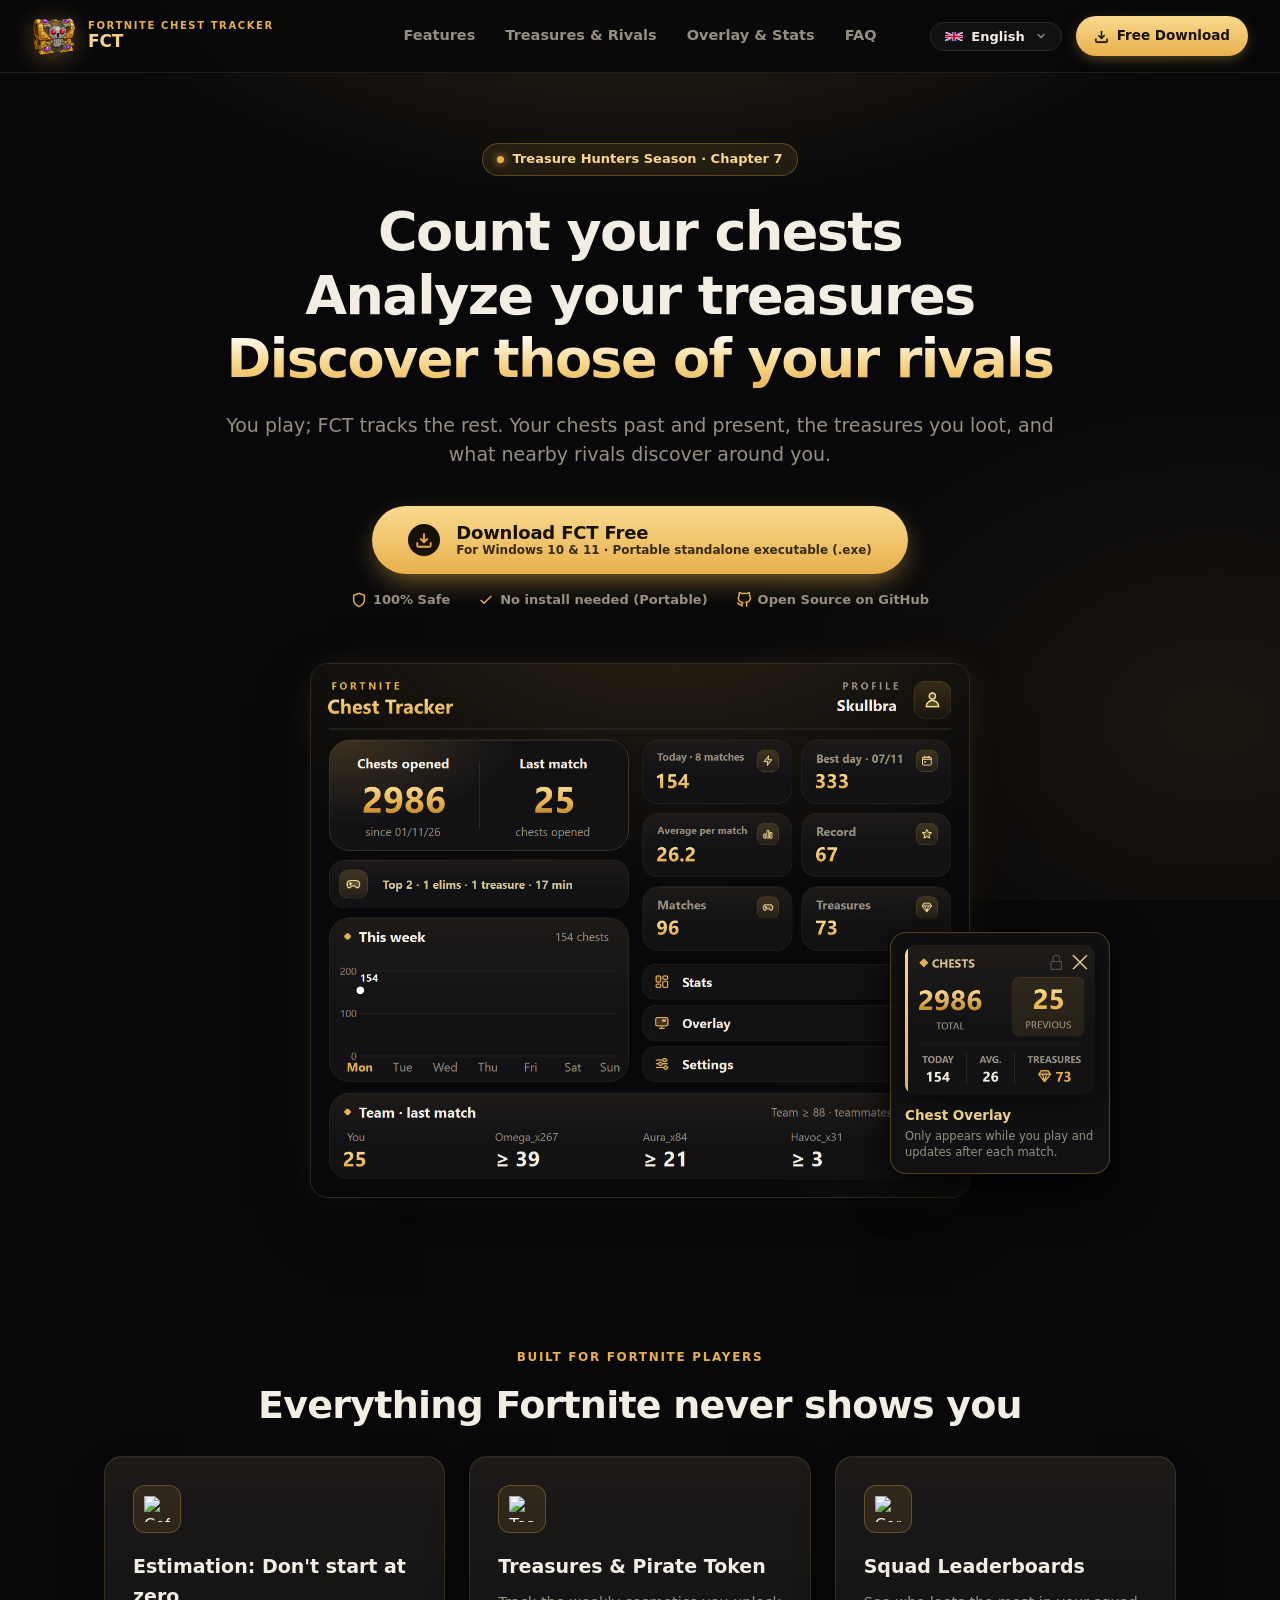
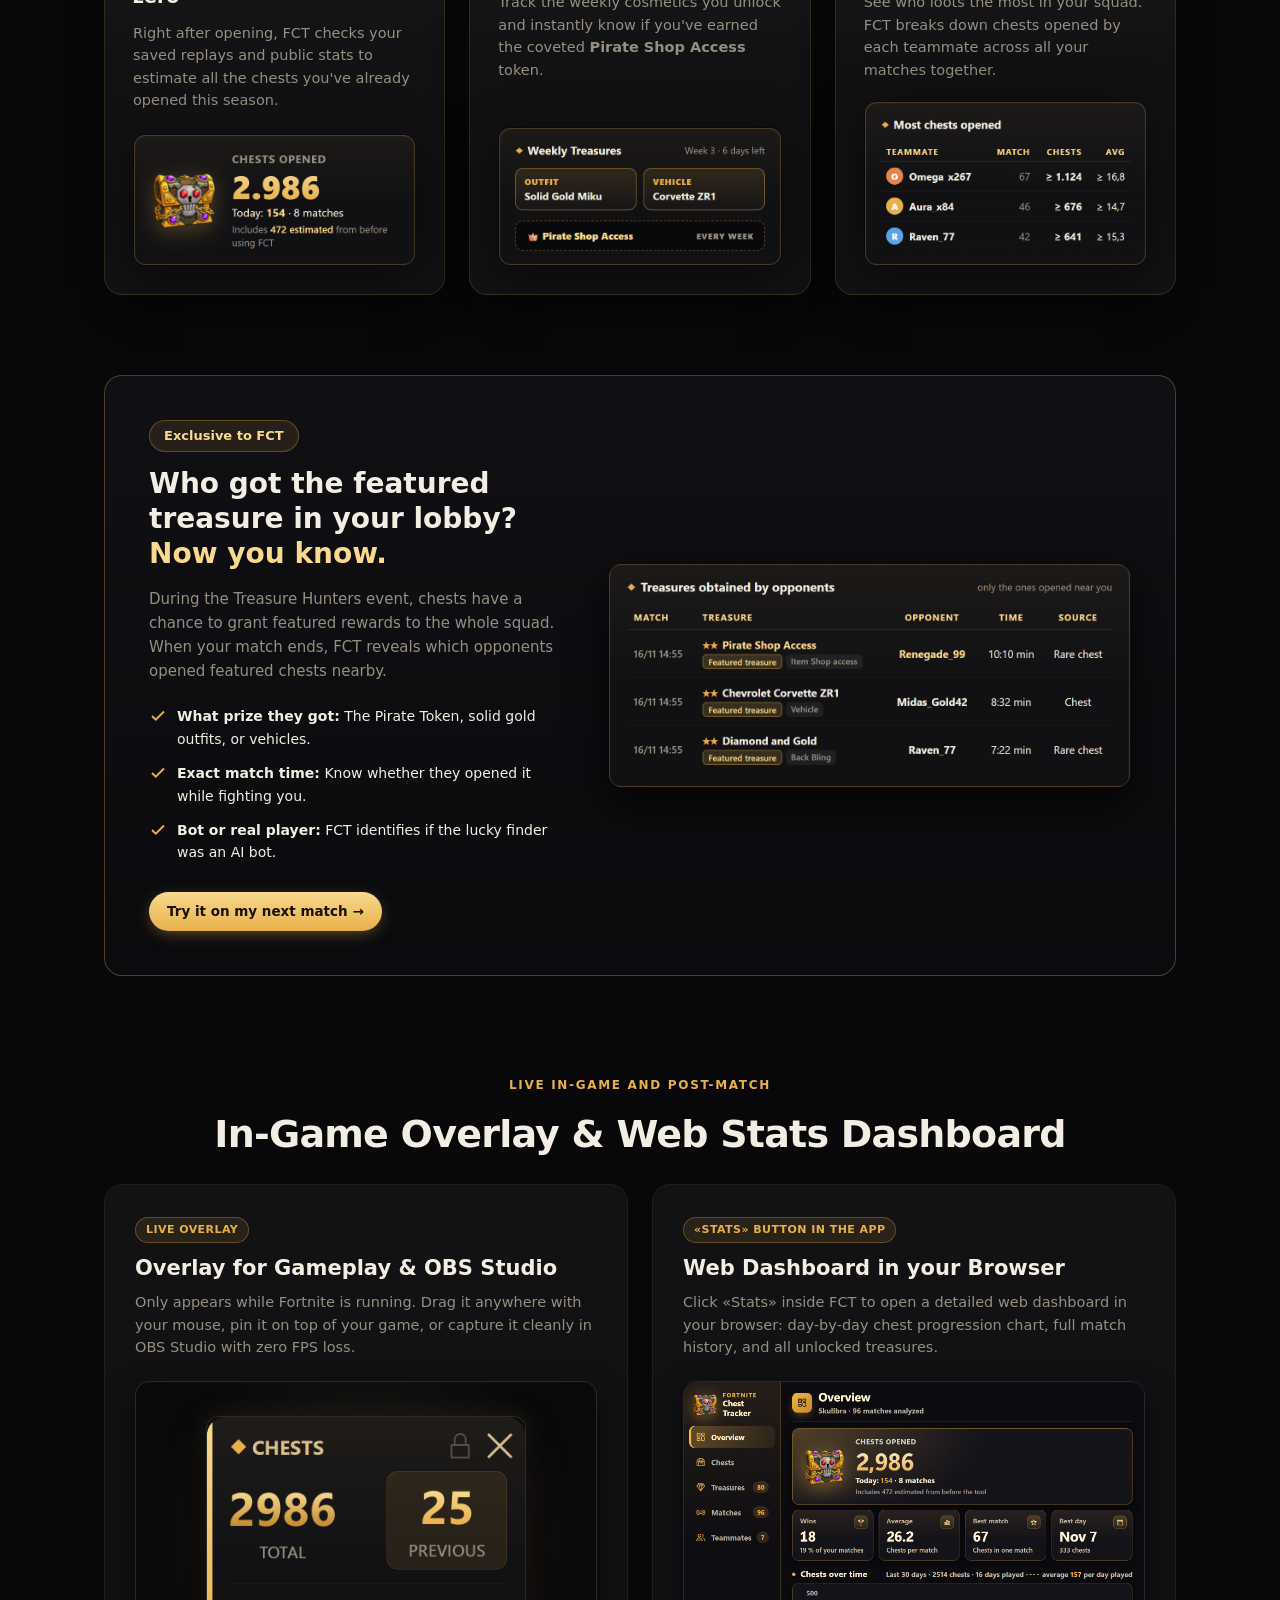
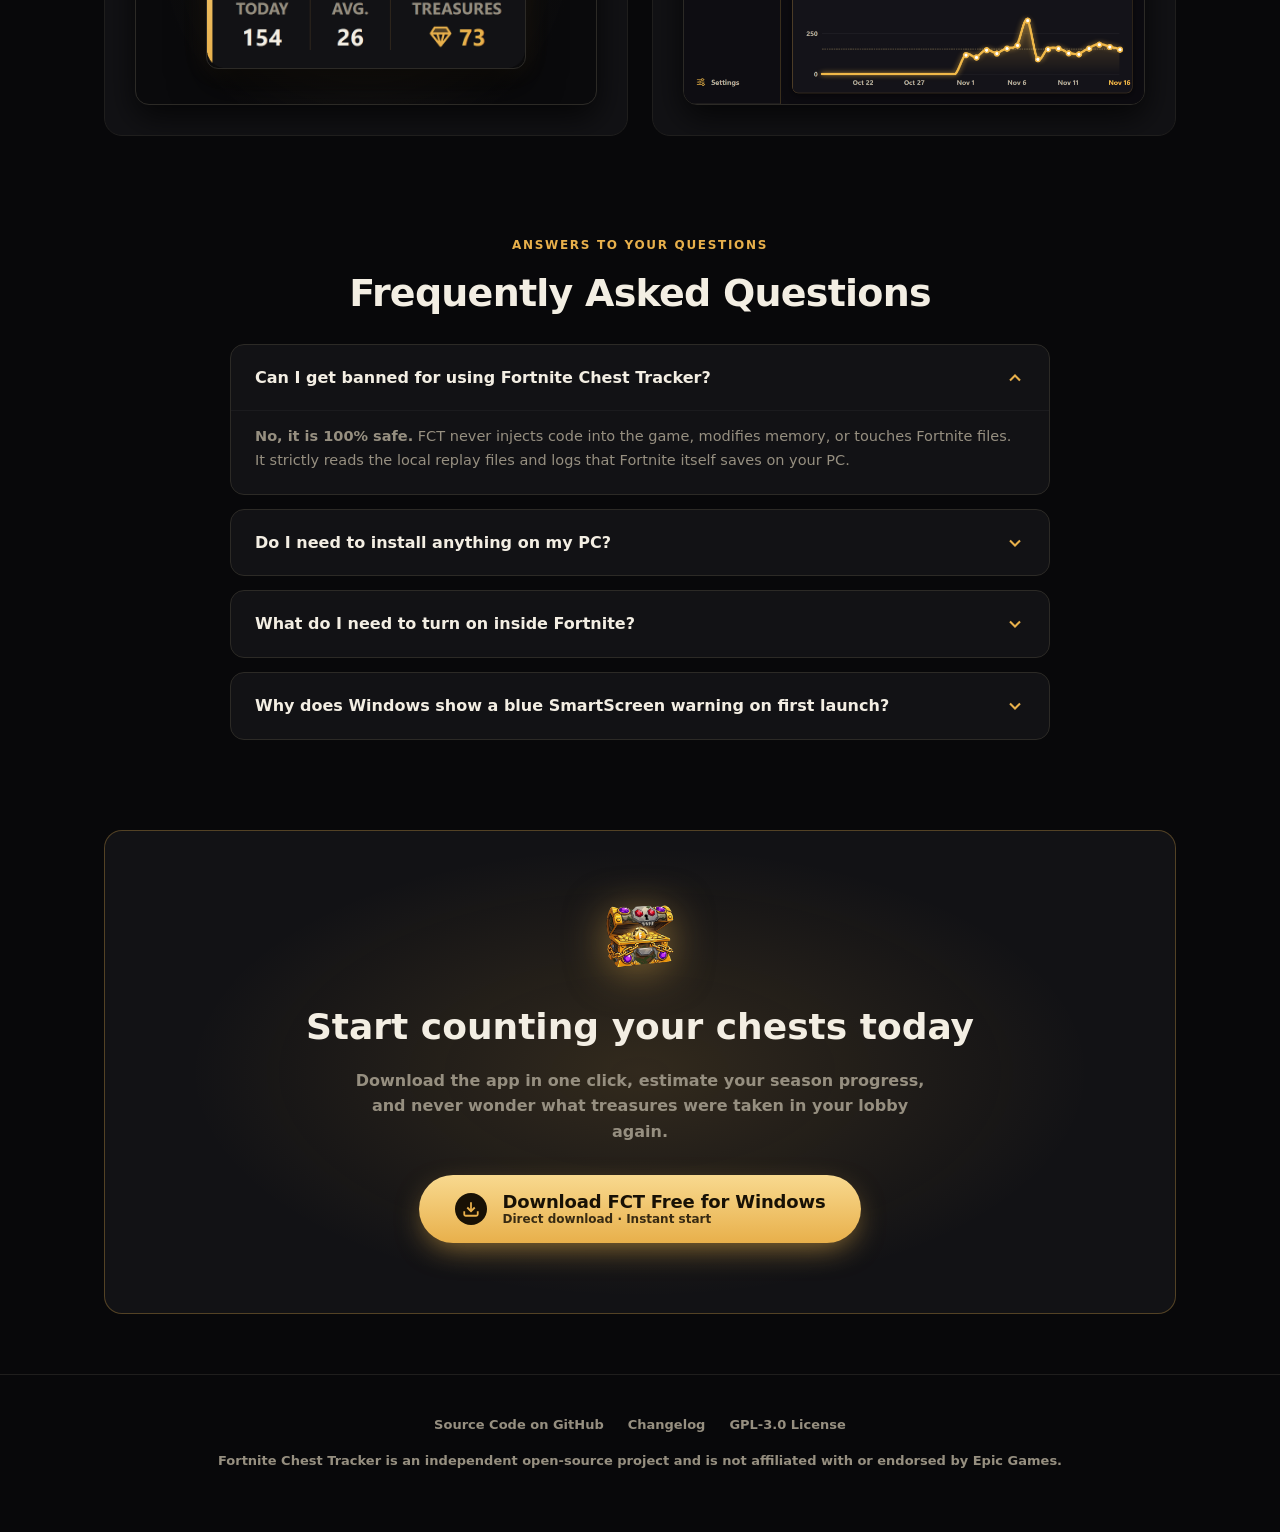
==== commit 539d9a79: "docs: corregir persistencia y cambio de idioma en el primer toque del selector" ====
--- a/docs/index.html
+++ b/docs/index.html
@@ -9,12 +9,34 @@
     content="Rastrea cada cofre que abres en Fortnite, partida tras partida. Descubre qué tesoros abrieron tus rivales, calcula tus cofres de la temporada y mejora tus récords. 100% gratis y seguro.">
   <link rel="icon" type="image/png" href="images/icon-chest-open.png">
 
-  <!-- Open Graph / Redes Sociales -->
+  <!-- Canonical -->
+  <link rel="canonical" href="https://adrc4-ua.github.io/Fortnite-Chest-Tracker/">
+
+  <!-- Open Graph / Redes Sociales (Facebook, WhatsApp, Telegram, Discord, LinkedIn) -->
+  <meta property="og:site_name" content="Fortnite Chest Tracker">
   <meta property="og:type" content="website">
-  <meta property="og:title" content="Fortnite Chest Tracker (FCT)">
+  <meta property="og:url" content="https://adrc4-ua.github.io/Fortnite-Chest-Tracker/">
+  <meta property="og:title" content="Fortnite Chest Tracker">
   <meta property="og:description"
-    content="Cuenta tus cofres partida tras partida, descubre qué tesoros consiguen tus rivales y calcula tu historial sin empezar de cero.">
-  <meta property="og:image" content="images/banner-es.png">
+    content="Cuenta cada cofre en Fortnite, analiza los tesoros de la partida, descubre los de tus rivales.">
+  <meta property="og:image" content="https://adrc4-ua.github.io/Fortnite-Chest-Tracker/images/fct-preview.png">
+  <meta property="og:image:secure_url" content="https://adrc4-ua.github.io/Fortnite-Chest-Tracker/images/fct-preview.png">
+  <meta property="og:image:type" content="image/png">
+  <meta property="og:image:width" content="1200">
+  <meta property="og:image:height" content="630">
+  <meta property="og:image:alt" content="Fortnite Chest Tracker - Rastreador de cofres y tesoros">
+  <meta property="og:locale" content="es_ES">
+  <meta property="og:locale:alternate" content="en_US">
+
+  <!-- Twitter / X Cards -->
+  <meta name="twitter:card" content="summary_large_image">
+  <meta name="twitter:url" content="https://adrc4-ua.github.io/Fortnite-Chest-Tracker/">
+  <meta name="twitter:title" content="Fortnite Chest Tracker">
+  <meta name="twitter:description"
+    content="Cuenta cada cofre en Fortnite, analiza los tesoros de la partida, descubre los de tus rivales.">
+  <meta name="twitter:image" content="https://adrc4-ua.github.io/Fortnite-Chest-Tracker/images/fct-preview.png">
+  <meta name="twitter:image:alt" content="Fortnite Chest Tracker - Rastreador de cofres y tesoros">
+
   <meta name="theme-color" content="#e8b04b">
 
   <style>
@@ -2304,6 +2326,20 @@
 
     let currentLang = 'es';
 
+    function getSavedLang() {
+      try {
+        return localStorage.getItem('fct-lang');
+      } catch (e) {
+        return null;
+      }
+    }
+
+    function setSavedLang(lang) {
+      try {
+        localStorage.setItem('fct-lang', lang);
+      } catch (e) {}
+    }
+
     function getFlagHtml(code, fallbackEmoji = '') {
       return flagSvgs[code] || `<span style="font-size:15px;line-height:1;">${fallbackEmoji}</span>`;
     }
@@ -2314,9 +2350,11 @@
       if (!menu) return;
       menu.innerHTML = '';
 
+      const isFile = window.location.protocol === 'file:';
+
       languages.forEach(l => {
         const item = document.createElement('a');
-        item.href = `?lang=${l.code}`;
+        item.href = l.code === 'en' ? (isFile ? 'en/index.html' : 'en/') : (isFile ? 'index.html' : './');
         item.className = `lang-dropdown-item ${l.code === currentLang ? 'active' : ''}`;
         item.id = `lang-item-${l.code}`;
         item.setAttribute('role', 'menuitem');
@@ -2336,7 +2374,13 @@
 
         item.addEventListener('click', (e) => {
           e.preventDefault();
-          setLanguage(l.code, true);
+          if (l.code === 'en') {
+            setSavedLang('en');
+            const cleanHash = (window.location.hash === '#en' || window.location.hash === '#es' || window.location.hash.startsWith('#lang=')) ? '' : window.location.hash;
+            window.location.href = (isFile ? 'en/index.html' : 'en/') + cleanHash;
+          } else {
+            setLanguage('es', true);
+          }
           closeDropdown();
         });
 
@@ -2379,7 +2423,7 @@
     function setLanguage(lang, pushState = false) {
       if (!i18nData[lang]) lang = 'es';
       currentLang = lang;
-      localStorage.setItem('fct-lang', lang);
+      setSavedLang(lang);
       document.documentElement.lang = lang;
 
       // Actualizar botón del desplegable
@@ -2397,15 +2441,17 @@
         if (item) item.classList.toggle('active', l.code === lang);
       });
 
-      // Actualizar la URL para que siempre refleje el idioma actual (?lang=es / ?lang=en) y sea directamente compartible
+      // Si la URL vino con un parámetro explícito ?lang=, sincronizarlo si es necesario
       const url = new URL(window.location);
-      const prevLang = url.searchParams.get('lang');
-      if (prevLang !== lang) {
-        url.searchParams.set('lang', lang);
-        if (pushState) {
-          window.history.pushState({ lang }, '', url);
-        } else {
-          window.history.replaceState({ lang }, '', url);
+      if (url.searchParams.has('lang')) {
+        const prevLang = url.searchParams.get('lang');
+        if (prevLang !== lang) {
+          url.searchParams.set('lang', lang);
+          if (pushState) {
+            window.history.pushState({ lang }, '', url);
+          } else {
+            window.history.replaceState({ lang }, '', url);
+          }
         }
       }
 
@@ -2437,31 +2483,70 @@
         const m = document.getElementById('meta-desc');
         if (m) m.setAttribute('content', dict.meta_desc);
       }
+      const isEn = lang === 'en';
+      const desc = isEn
+        ? 'Track every chest in Fortnite, analyze match treasures, discover what your rivals opened.'
+        : 'Cuenta cada cofre en Fortnite, analiza los tesoros de la partida, descubre los de tus rivales.';
+      const ogDesc = document.querySelector('meta[property="og:description"]');
+      if (ogDesc) ogDesc.setAttribute('content', desc);
+      const twDesc = document.querySelector('meta[name="twitter:description"]');
+      if (twDesc) twDesc.setAttribute('content', desc);
+      const ogLocale = document.querySelector('meta[property="og:locale"]');
+      if (ogLocale) ogLocale.setAttribute('content', isEn ? 'en_US' : 'es_ES');
     }
 
     // Detectar idioma inicial con soporte para parámetros de URL (?lang=xx), hash (#xx) y localStorage
     function detectInitialLang() {
+      const isFile = window.location.protocol === 'file:';
+      const cleanHash = (window.location.hash === '#en' || window.location.hash === '#es' || window.location.hash.startsWith('#lang=')) ? '' : window.location.hash;
+
       // 1. Parámetro en URL: ?lang=es o ?lang=en
       const params = new URLSearchParams(window.location.search);
       const urlLang = params.get('lang')?.toLowerCase();
-      if (urlLang && i18nData[urlLang]) return urlLang;
-
-      // 2. Hash en URL: #es o #lang=es
+      if (urlLang === 'en') {
+        setSavedLang('en');
+        window.location.replace((isFile ? 'en/index.html' : 'en/') + cleanHash);
+        return 'en';
+      }
+      if (urlLang === 'es') {
+        setSavedLang('es');
+        return 'es';
+      }
+
+      // 2. Hash en URL: #es, #en o #lang=es / #lang=en
       const hash = window.location.hash.replace('#', '').toLowerCase();
-      if (hash.startsWith('lang=')) {
-        const hashLang = hash.split('=')[1];
-        if (hashLang && i18nData[hashLang]) return hashLang;
-      } else if (i18nData[hash]) {
-        return hash;
+      let hashLang = null;
+      if (hash.startsWith('lang=')) hashLang = hash.split('=')[1];
+      else if (hash === 'es' || hash === 'en') hashLang = hash;
+
+      if (hashLang === 'en') {
+        setSavedLang('en');
+        window.location.replace((isFile ? 'en/index.html' : 'en/') + cleanHash);
+        return 'en';
+      }
+      if (hashLang === 'es') {
+        setSavedLang('es');
+        return 'es';
       }
 
       // 3. Guardado en localStorage
-      const saved = localStorage.getItem('fct-lang');
-      if (saved && i18nData[saved]) return saved;
+      const saved = getSavedLang();
+      if (saved === 'en') {
+        window.location.replace((isFile ? 'en/index.html' : 'en/') + cleanHash);
+        return 'en';
+      }
+      if (saved === 'es') return 'es';
 
       // 4. Idioma preferido del navegador
       const navLang = (navigator.language || 'es').toLowerCase();
-      return navLang.startsWith('es') ? 'es' : 'en';
+      if (!navLang.startsWith('es')) {
+        setSavedLang('en');
+        window.location.replace((isFile ? 'en/index.html' : 'en/') + cleanHash);
+        return 'en';
+      }
+
+      setSavedLang('es');
+      return 'es';
     }
 
     // Soportar navegación atrás/adelante del navegador manteniendo sincronizada la URL y el idioma
@@ -2495,11 +2580,14 @@
       document.getElementById('download-toast').style.display = 'none';
     }
 
-    // Copiar enlace en móvil (incluyendo siempre el parámetro del idioma actual)
+    // Copiar enlace en móvil o compartir
     function copyLink() {
-      const shareUrl = new URL(window.location.href);
-      shareUrl.searchParams.set('lang', currentLang);
-      navigator.clipboard.writeText(shareUrl.toString()).then(() => {
+      const isEn = currentLang === 'en';
+      const isFile = window.location.protocol === 'file:';
+      const shareUrl = isFile
+        ? window.location.href
+        : (isEn ? 'https://adrc4-ua.github.io/Fortnite-Chest-Tracker/en/' : 'https://adrc4-ua.github.io/Fortnite-Chest-Tracker/');
+      navigator.clipboard.writeText(shareUrl).then(() => {
         const b = document.getElementById('copy-link-btn');
         const originalText = i18nData[currentLang].btn_copy || 'Copiar Enlace';
         b.textContent = i18nData[currentLang].copied || '¡Enlace copiado! ✓';
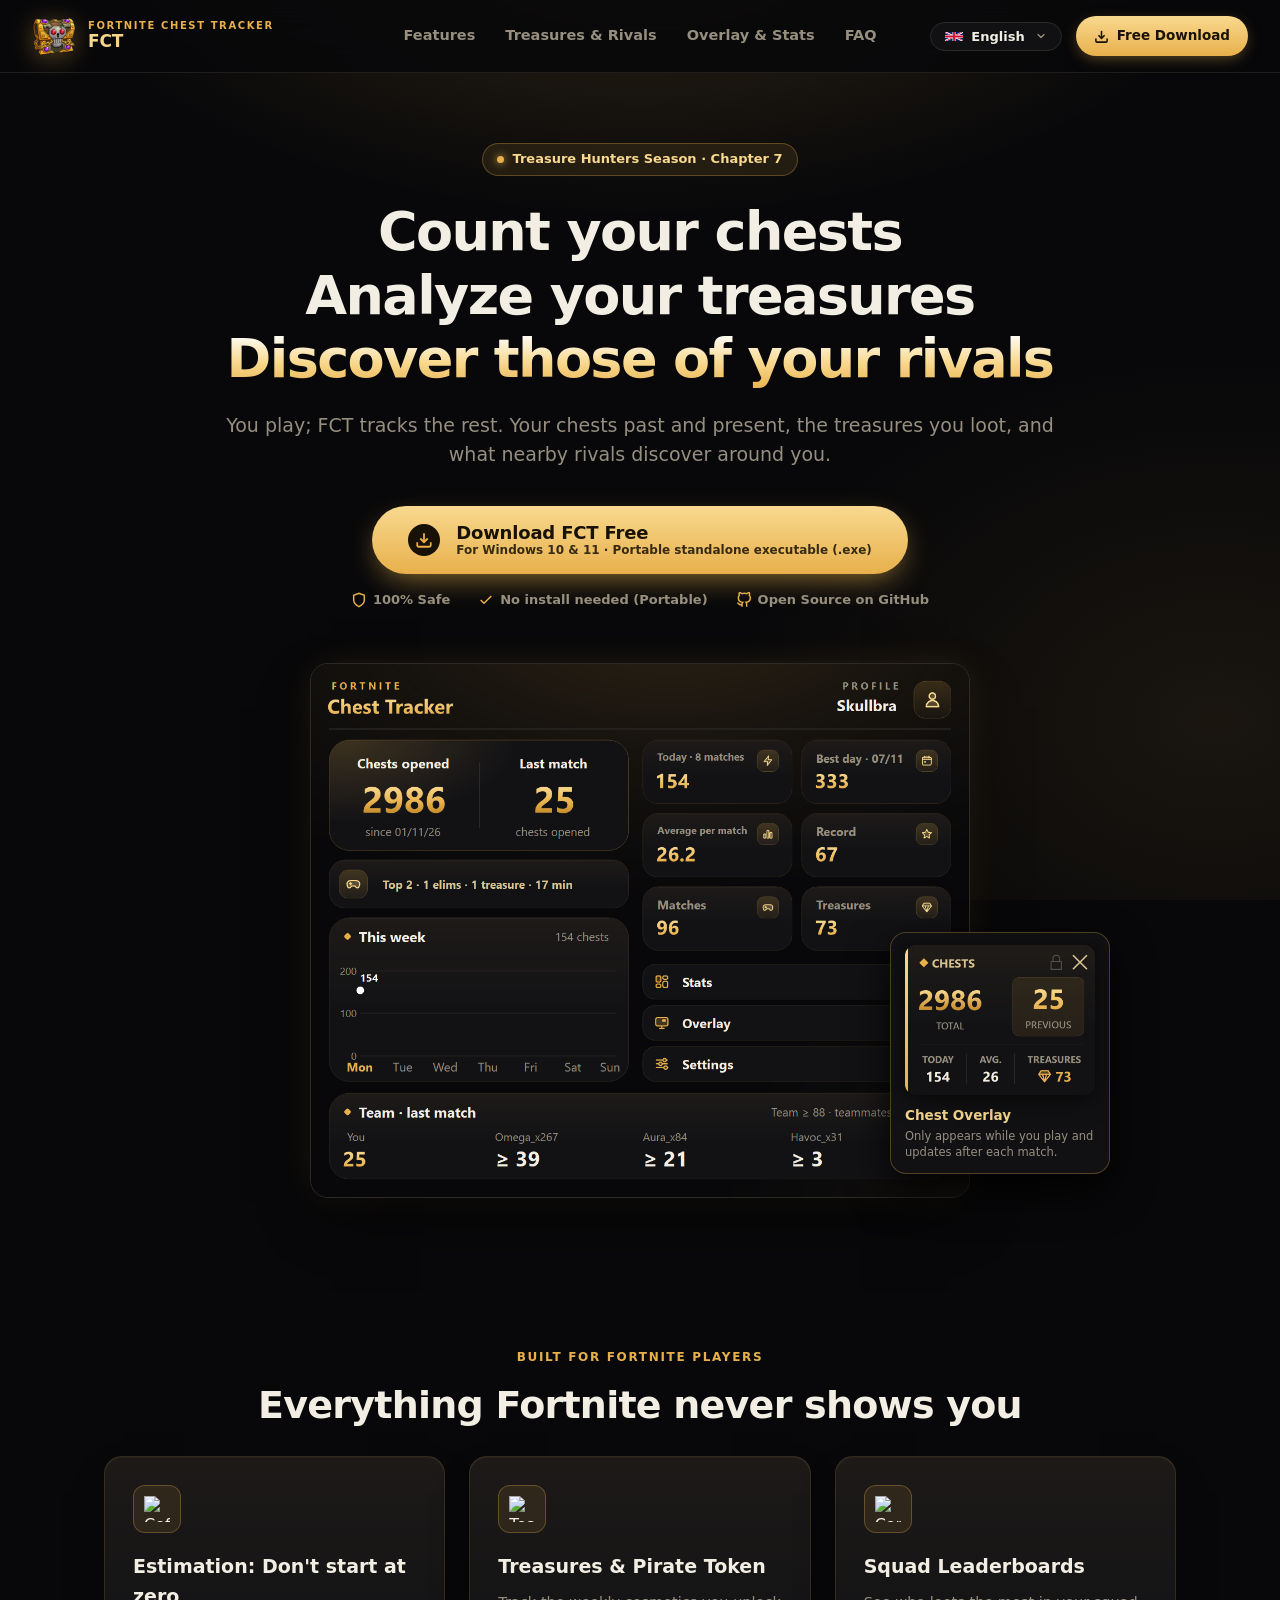
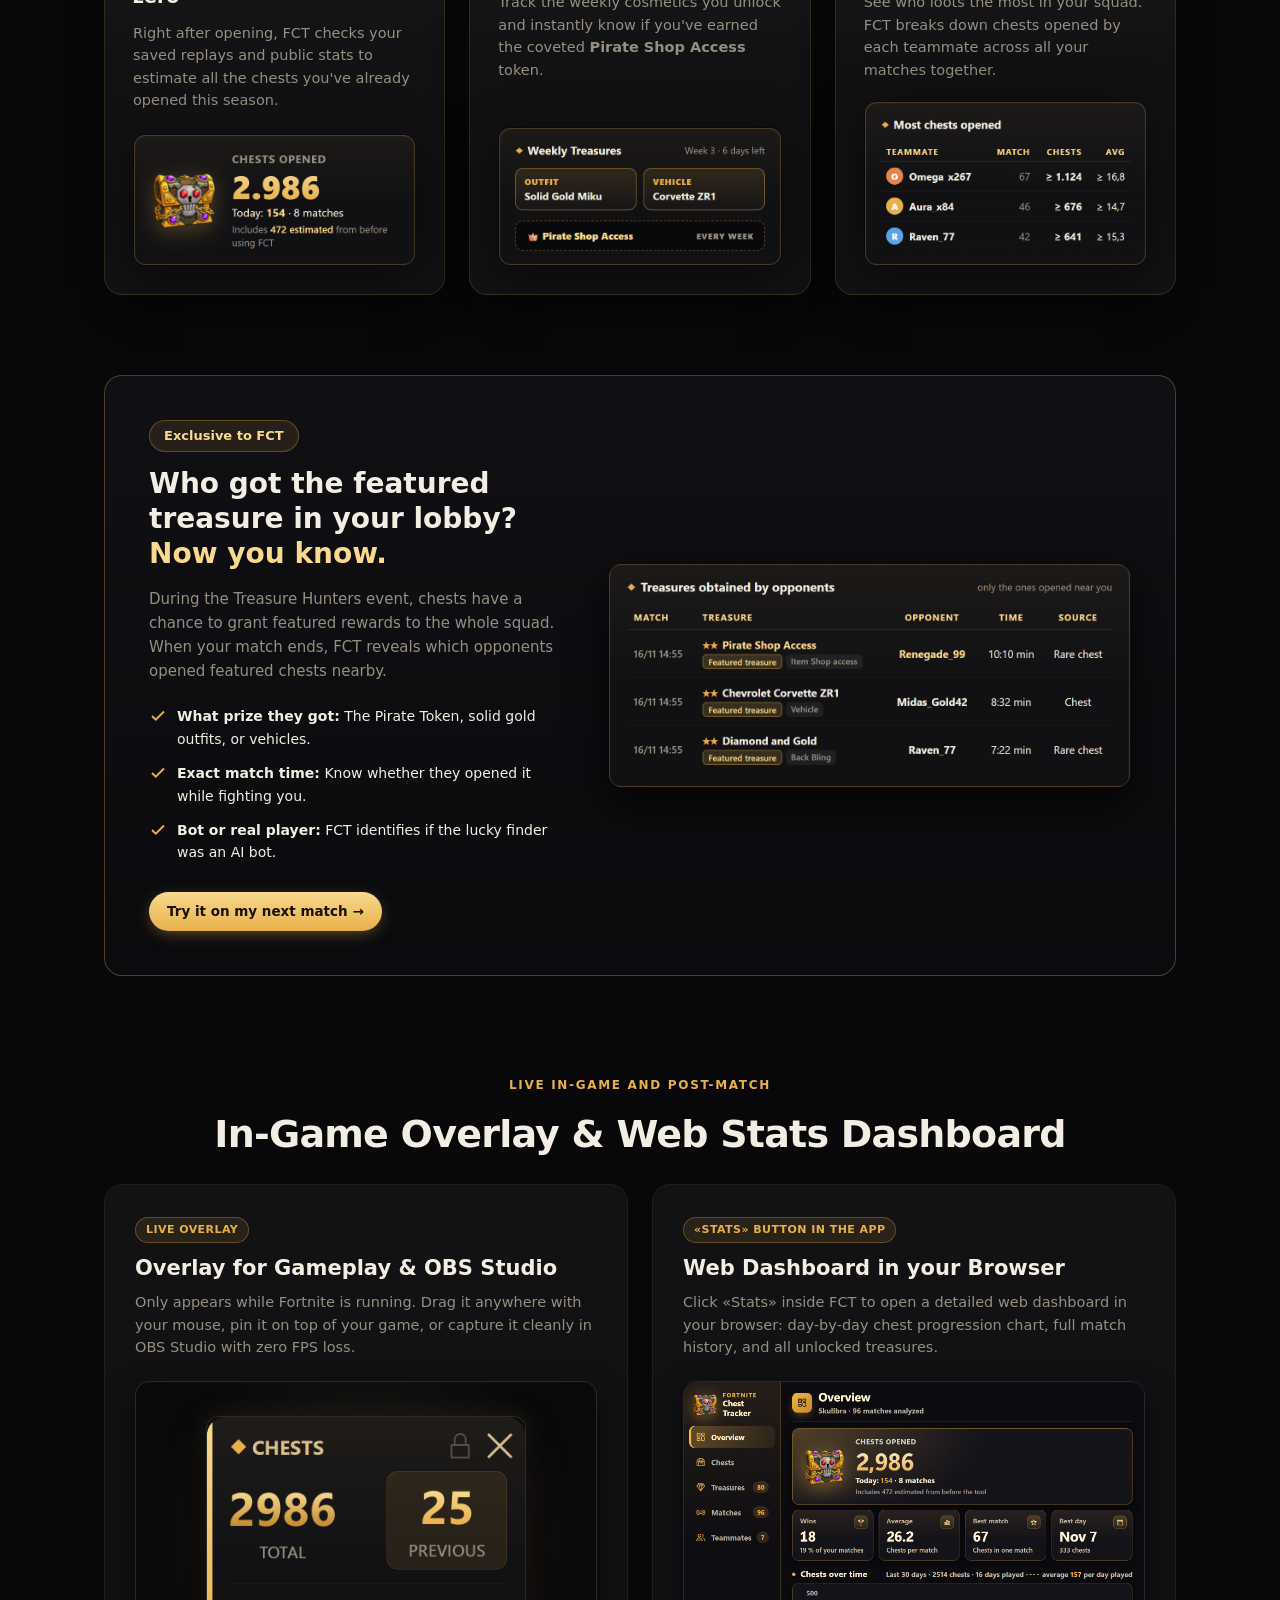
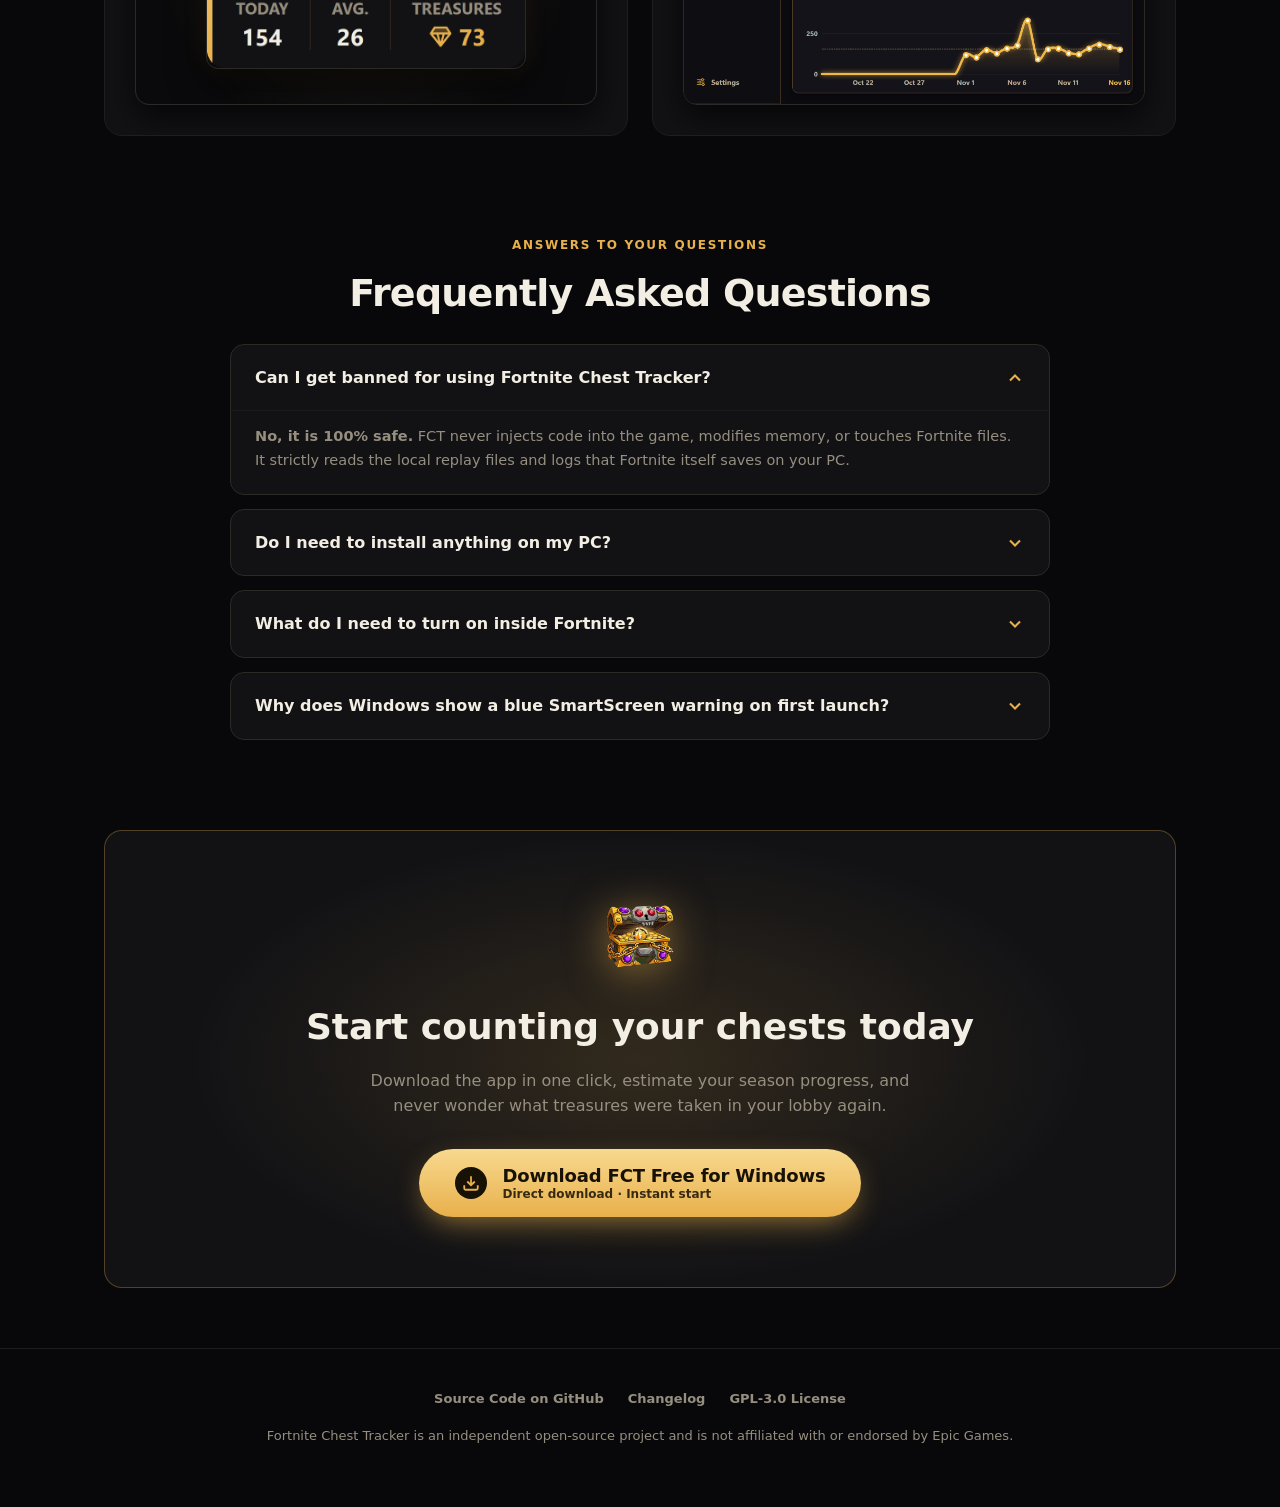
==== commit 779fb196: "Configuración y Estimación: copias de seguridad manuales, aislamiento por perfil y suite de pruebas" ====
--- a/docs/index.html
+++ b/docs/index.html
@@ -398,6 +398,11 @@
       box-shadow: 0 6px 20px -4px rgba(232, 176, 75, 0.7);
     }
 
+    /* Las secciones enlazadas desde el menú no quedan tapadas por la cabecera fija */
+    section[id] {
+      scroll-margin-top: 88px;
+    }
+
     /* ---- Hero Section ---------------------------------------------------- */
     .hero {
       padding: 70px 0 50px;
@@ -1166,7 +1171,7 @@
     }
 
     /* ---- Responsive Design (Mobile & Tablets) ---- */
-    @media (max-width: 1040px) {
+    @media (max-width: 1260px) {
       .nav-links {
         display: none !important;
       }
@@ -1420,6 +1425,10 @@
         max-height: calc(100vh - 64px);
       }
 
+      section[id] {
+        scroll-margin-top: 76px;
+      }
+
       .logo-chest {
         width: 38px;
         height: 38px;
@@ -1500,10 +1509,7 @@
       }
 
       .floating-overlay-card {
-        position: static;
-        margin-top: 16px;
-        width: 100%;
-        max-width: none;
+        display: none;
       }
 
       .btn-main-download {
@@ -1632,7 +1638,7 @@
       }
 
       .faq-answer {
-        padding: 0 18px 16px;
+        padding: 14px 18px 16px;
         font-size: 13.5px;
       }
 
@@ -1768,12 +1774,12 @@
           </svg>
           <span data-i18n="nav_cta">Descargar Gratis</span>
         </a>
-        <button class="mobile-nav-copy-btn" id="mobile-nav-copy-btn" type="button" onclick="copyLink()">
+        <button class="mobile-nav-copy-btn" id="mobile-nav-copy-btn" type="button" onclick="copyLink(this)">
           <svg width="16" height="16" viewBox="0 0 24 24" fill="none" stroke="currentColor" stroke-width="2">
             <rect x="9" y="9" width="13" height="13" rx="2" ry="2"></rect>
             <path d="M5 15H4a2 2 0 0 1-2-2V4a2 2 0 0 1 2-2h9a2 2 0 0 1 2 2v1"></path>
           </svg>
-          <span data-i18n="mobile_helper_btn">Copiar enlace</span>
+          <span data-i18n="btn_copy">Copiar Enlace</span>
         </button>
       </div>
       <div class="mobile-nav-footer">
@@ -1851,9 +1857,9 @@
 
       <!-- Mobile User Helper (TikTok conversion) -->
       <div class="mobile-helper" id="mobile-helper">
-        <span data-i18n-html="mobile_helper_txt">📱 <strong>¿Estás en el móvil?</strong> Cópia el enlace para
+        <span data-i18n-html="mobile_helper_txt">📱 <strong>¿Estás en el móvil?</strong> Copia el enlace para
           descargarlo al encender tu PC.</span>
-        <button class="mobile-helper-btn" id="copy-link-btn" onclick="copyLink()" data-i18n="btn_copy">Copiar
+        <button class="mobile-helper-btn" id="copy-link-btn" onclick="copyLink(this)" data-i18n="btn_copy">Copiar
           Enlace</button>
       </div>
 
@@ -2177,7 +2183,7 @@
         trust_safe: "100% Seguro",
         trust_portable: "Sin instalación (Portátil)",
         trust_open: "Código Abierto en GitHub",
-        mobile_helper_txt: '📱 <strong>¿Estás en el móvil?</strong> Cópia el enlace para descargarlo al encender tu PC.',
+        mobile_helper_txt: '📱 <strong>¿Estás en el móvil?</strong> Copia el enlace para descargarlo al encender tu PC.',
         btn_copy: "Copiar Enlace",
         copied: "¡Enlace copiado! ✓",
         overlay_float_title: "Overlay de cofres",
@@ -2581,24 +2587,27 @@
     }
 
     // Copiar enlace en móvil o compartir
-    function copyLink() {
+    function copyLink(btn) {
       const isEn = currentLang === 'en';
       const isFile = window.location.protocol === 'file:';
       const shareUrl = isFile
         ? window.location.href
         : (isEn ? 'https://adrc4-ua.github.io/Fortnite-Chest-Tracker/en/' : 'https://adrc4-ua.github.io/Fortnite-Chest-Tracker/');
+      if (!navigator.clipboard || !navigator.clipboard.writeText) return;
       navigator.clipboard.writeText(shareUrl).then(() => {
-        const b = document.getElementById('copy-link-btn');
-        const originalText = i18nData[currentLang].btn_copy || 'Copiar Enlace';
-        b.textContent = i18nData[currentLang].copied || '¡Enlace copiado! ✓';
+        const b = btn || document.getElementById('copy-link-btn');
+        const label = b.querySelector('[data-i18n]') || b;
+        const dict = i18nData[currentLang] || i18nData.es;
+        const originalText = dict.btn_copy;
+        label.textContent = dict.copied;
         b.style.background = 'var(--gold)';
         b.style.color = '#1a1206';
         setTimeout(() => {
-          b.textContent = originalText;
+          label.textContent = originalText;
           b.style.background = '';
           b.style.color = '';
         }, 3000);
-      });
+      }).catch(() => {});
     }
 
     // Cerrar modal con Escape o clic fuera
@@ -2655,6 +2664,10 @@
     window.addEventListener('keydown', (e) => {
       if (e.key === 'Escape') closeMobileMenu();
     });
+
+    window.addEventListener('resize', () => {
+      if (mobileMenuBtn && getComputedStyle(mobileMenuBtn).display === 'none') closeMobileMenu();
+    });
   </script>
 </body>
 
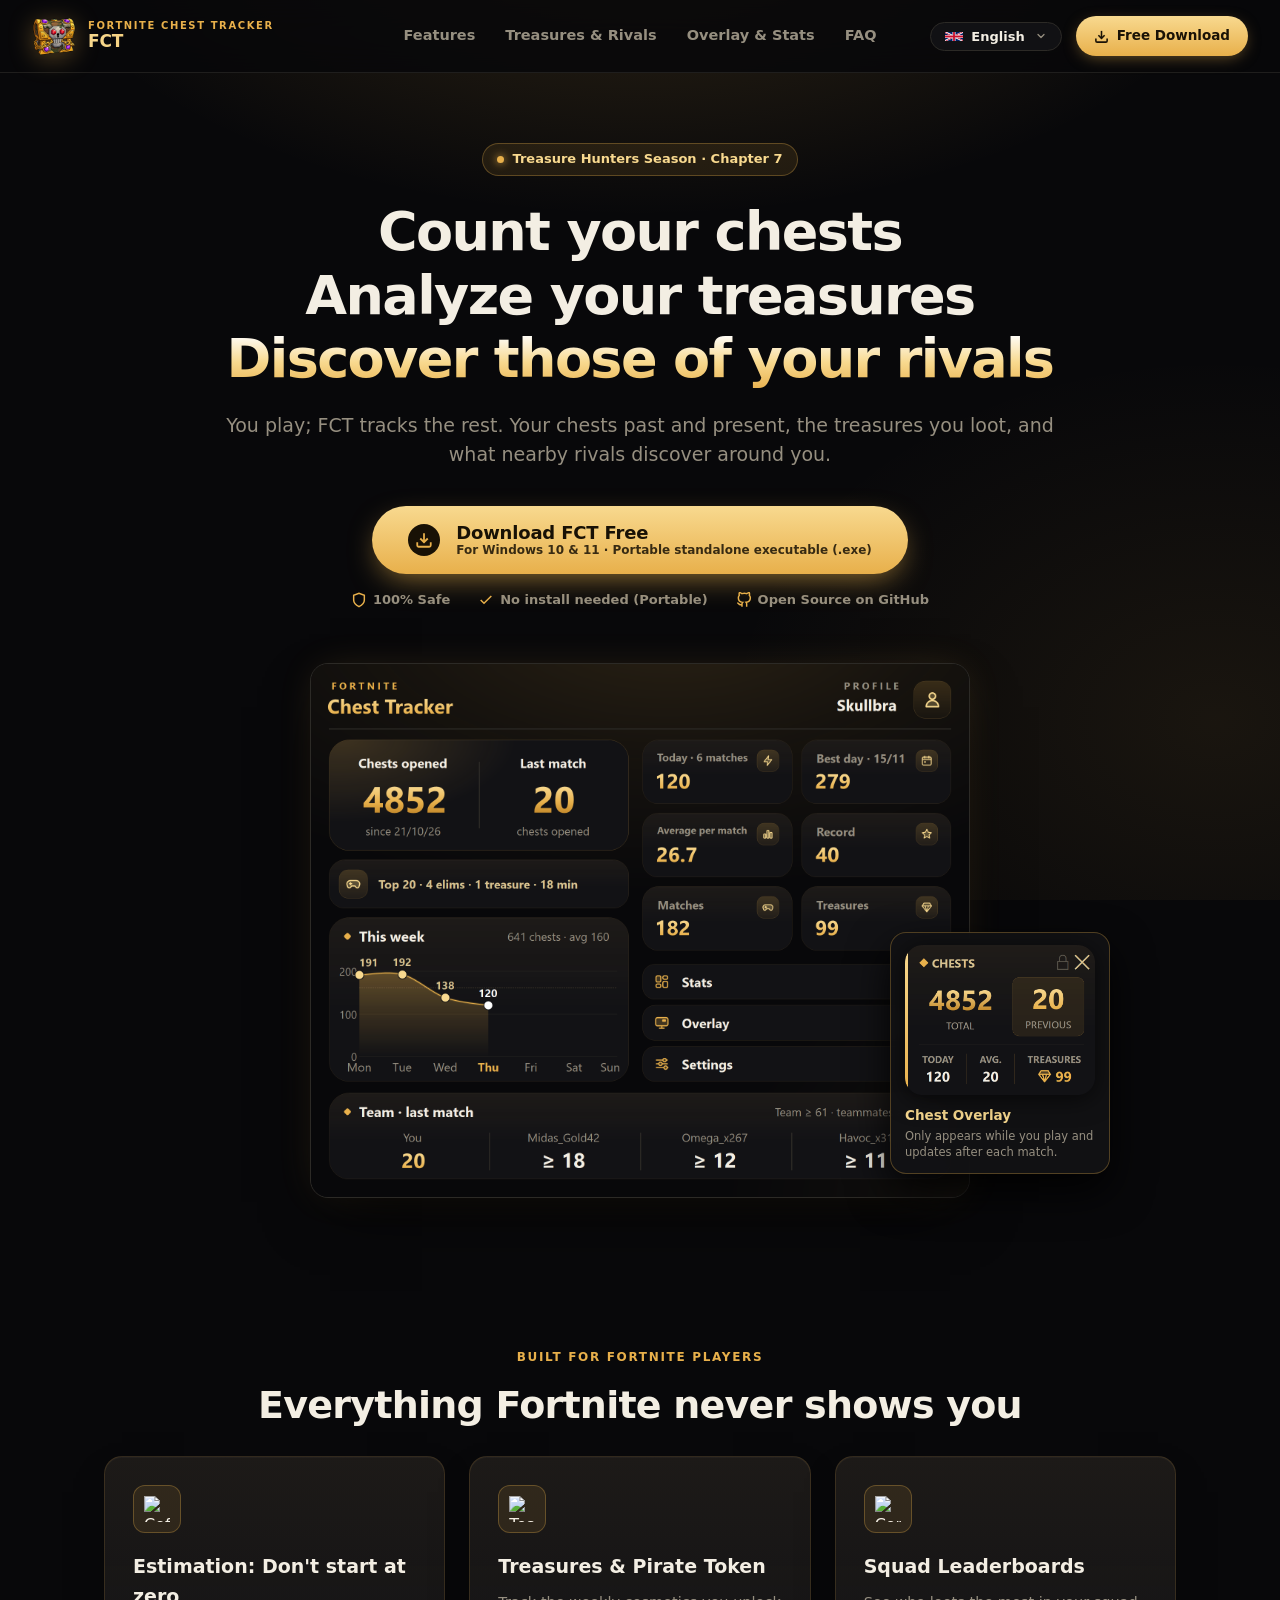
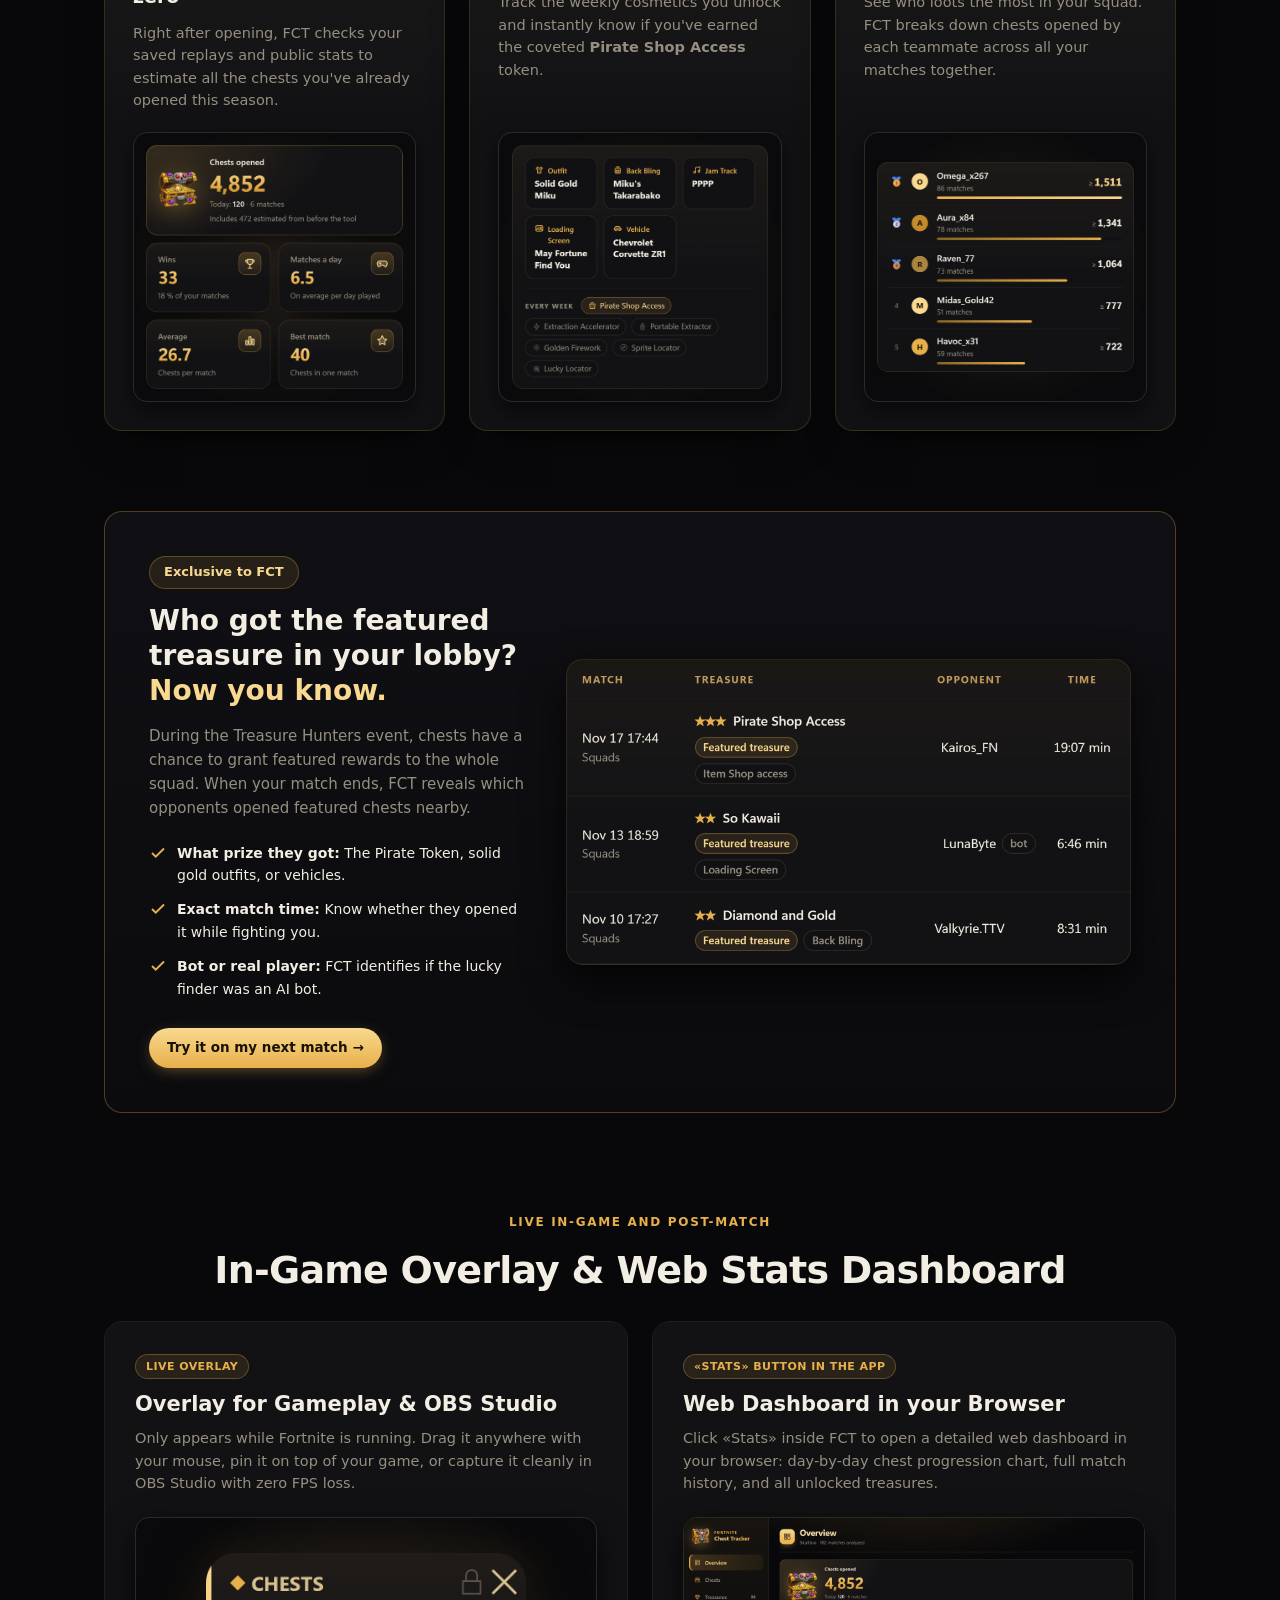
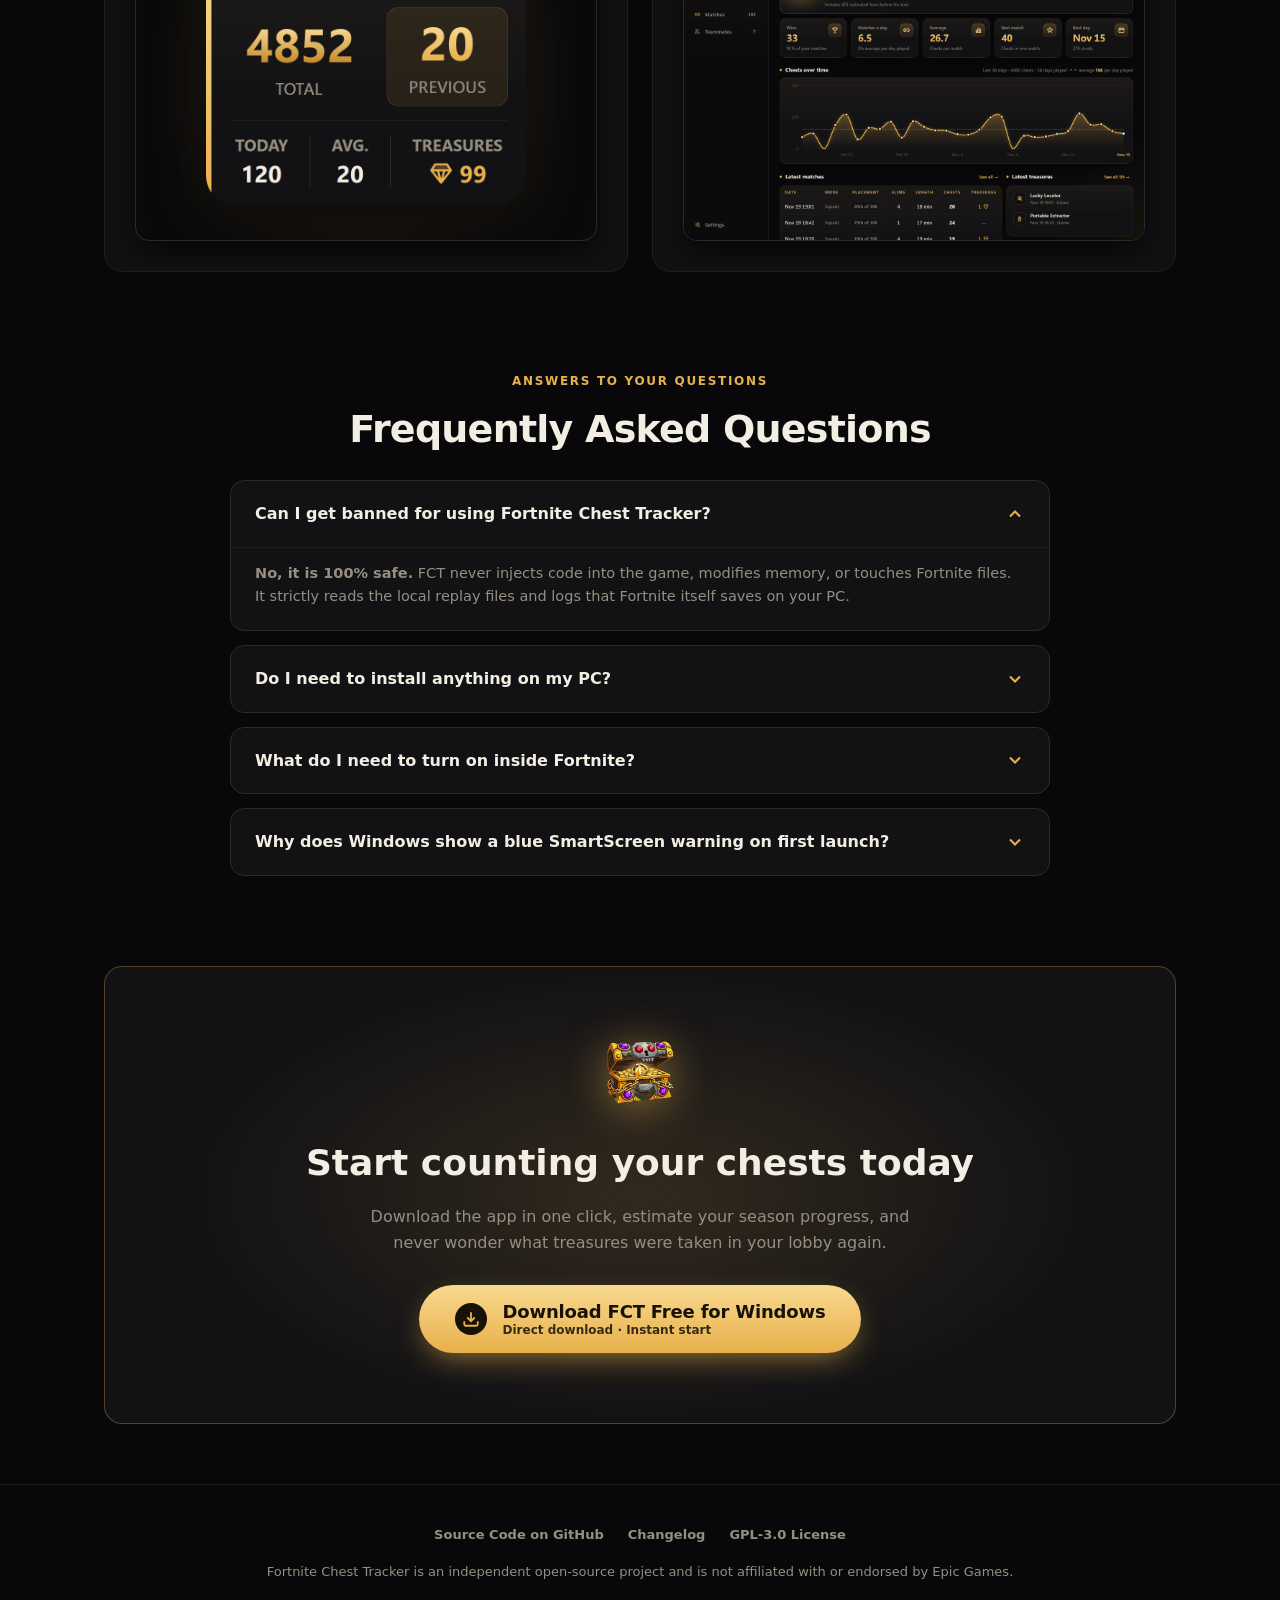
==== commit 82887172: "docs: regenerar capturas en alta resolución y actualizar tarjetas informativas" ====
--- a/docs/index.html
+++ b/docs/index.html
@@ -759,14 +759,22 @@
       flex-grow: 1;
     }
 
+    /* The three captures share one box: same shape and size in every card, each one centred inside it on the
+       box's own background (they are 408 x 387-389 x 333 CSS px). */
     .feature-card .card-img {
       width: 100%;
       height: auto;
+      aspect-ratio: 408 / 389;
+      object-fit: contain;
+      object-position: center;
+      box-sizing: border-box;
+      padding: 12px;
       border-radius: 14px;
-      border: none;
+      border: 1px solid var(--line2);
+      background: radial-gradient(circle at center, rgba(232, 176, 75, 0.08) 0%, #0a0a0c 75%);
       margin-top: auto;
       display: block;
-      filter: drop-shadow(0 8px 24px rgba(0, 0, 0, 0.6));
+      box-shadow: 0 8px 24px rgba(0, 0, 0, 0.6);
     }
 
     /* ---- Deep Dive Rival Treasures --------------------------------------- */
@@ -777,7 +785,7 @@
       padding: 44px;
       margin: 80px 0;
       display: grid;
-      grid-template-columns: 1fr 1.25fr;
+      grid-template-columns: 1fr 1.5fr; /* room for the table to show near its real size (600 px wide) */
       gap: 40px;
       align-items: center;
     }
@@ -918,15 +926,15 @@
       max-width: 320px;
       width: 82%;
       height: auto;
-      border-radius: 12px;
-      border: 1px solid var(--line2);
-      box-shadow: 0 14px 36px rgba(0, 0, 0, 0.75), 0 0 24px rgba(232, 176, 75, 0.12);
-      transition: transform 0.25s ease, box-shadow 0.25s ease;
+      border: none;
+      /* the capture has its own rounded, transparent corners: a shadow that follows them, no frame around them */
+      filter: drop-shadow(0 14px 28px rgba(0, 0, 0, 0.75)) drop-shadow(0 0 18px rgba(232, 176, 75, 0.12));
+      transition: transform 0.25s ease, filter 0.25s ease;
     }
 
     .duo-card:hover .duo-media-overlay img {
       transform: scale(1.02);
-      box-shadow: 0 16px 40px rgba(0, 0, 0, 0.8), 0 0 28px rgba(232, 176, 75, 0.22);
+      filter: drop-shadow(0 16px 32px rgba(0, 0, 0, 0.8)) drop-shadow(0 0 22px rgba(232, 176, 75, 0.22));
     }
 
     .duo-media-stats {
@@ -937,6 +945,7 @@
       width: 100%;
       height: 100%;
       object-fit: cover;
+      object-position: top left;
       display: block;
       transition: transform 0.25s ease;
     }
@@ -2020,8 +2029,8 @@
             </p>
           </div>
           <div class="duo-media duo-media-stats">
-            <img src="images/stats-summary-es.png" data-i18n-src-es="images/stats-summary-es.png"
-              data-i18n-src-en="images/stats-summary-en.png" alt="Panel de Estadísticas de FCT" id="img-stats">
+            <img src="images/web-dashboard-es.png" data-i18n-src-es="images/web-dashboard-es.png"
+              data-i18n-src-en="images/web-dashboard-en.png" alt="Panel de Estadísticas de FCT" id="img-stats">
           </div>
         </div>
       </div>
